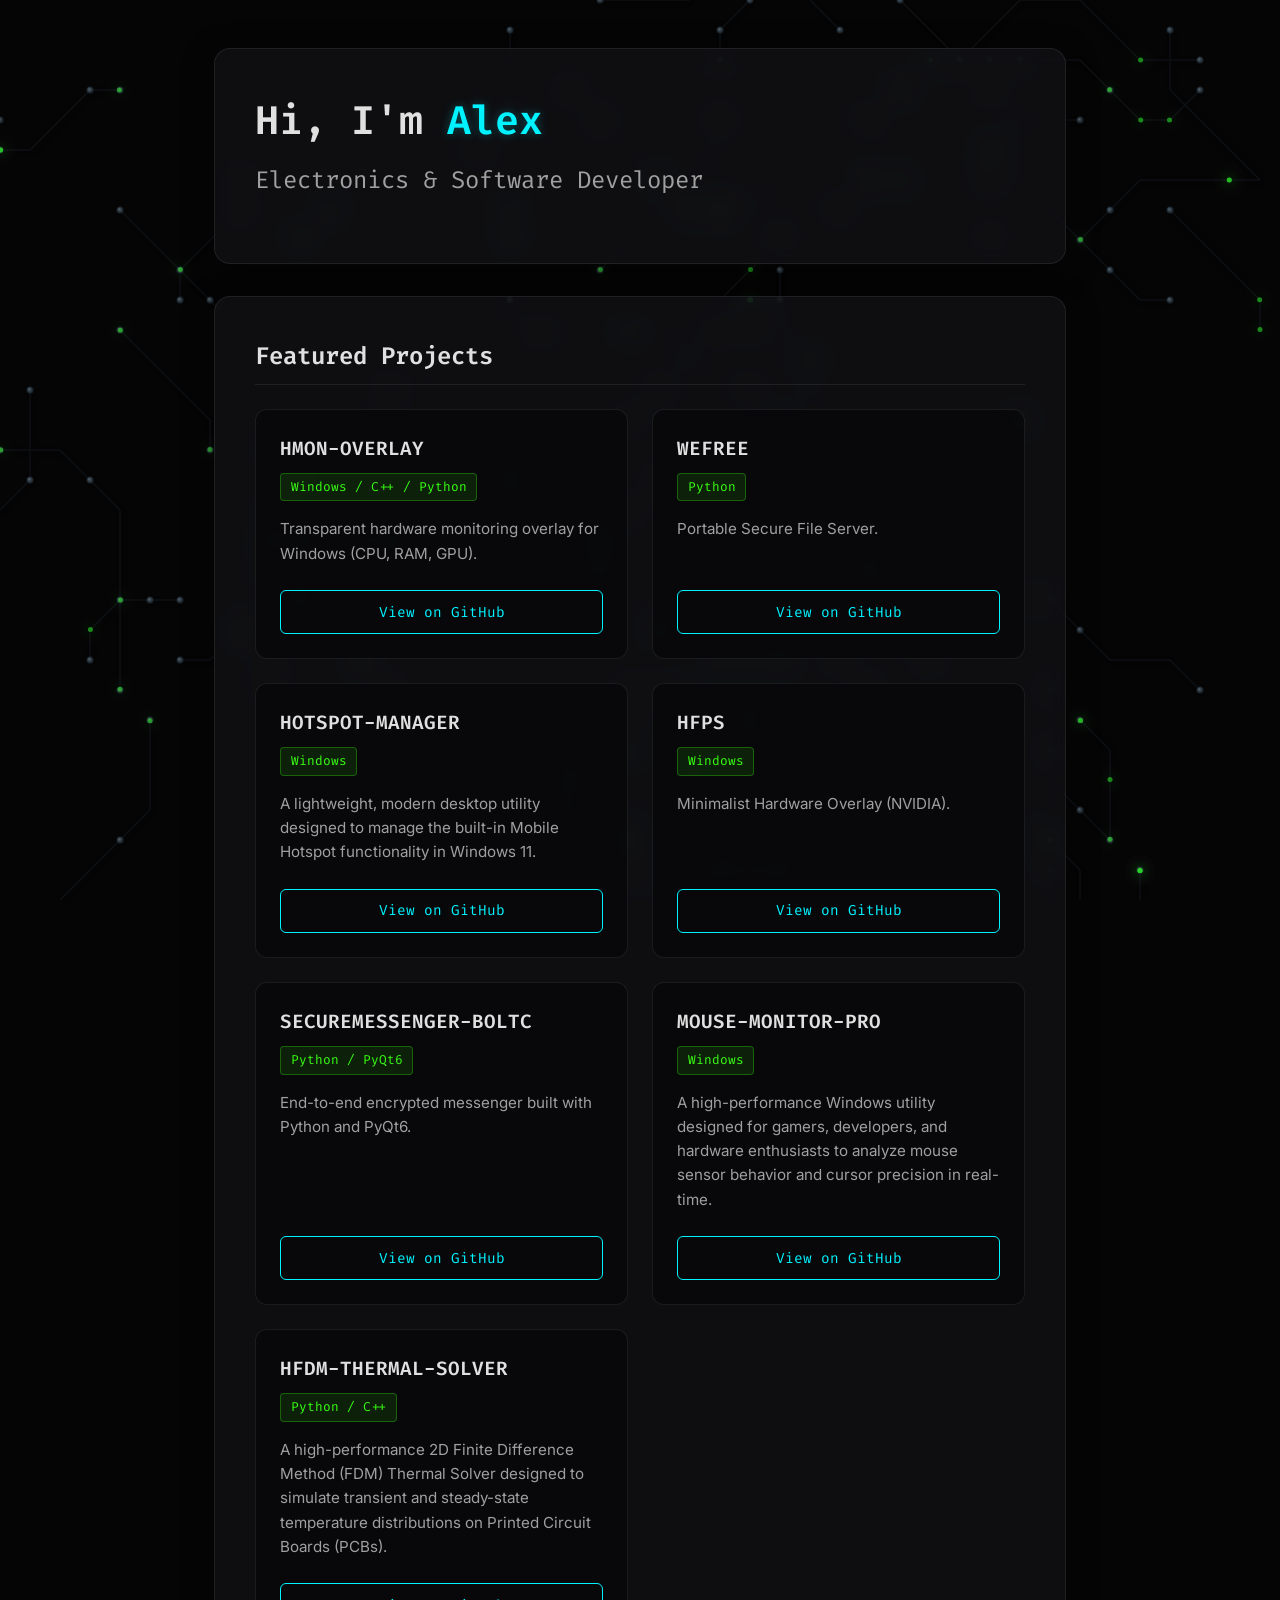
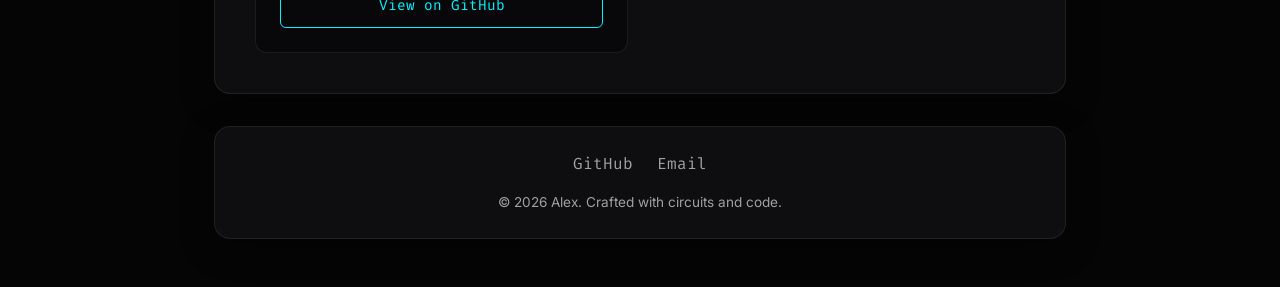
==== index.html @ b0f36391 "Update index.html" ====
<!DOCTYPE html>
<html lang="en">
<head>
    <title>Alex Glasov | Electrical & Electronics Engineer & Software Developer</title>
    <meta name="description" content="Portfolio of Alex Glasov. Bridging hardware and software: Electrical & Electronics Engineering, Python development, PCB diagnostics, and industrial automation. Explore open-source projects like HMON-OVERLAY and WEFREE.">
    <meta name="keywords" content="Alex Glasov, AlexG-4W, Python Developer, Electrical Engineering, Electronics Engineering, Electronics Technician, PCB diagnostics, industrial automation, hardware monitoring, WEFREE, HMON-OVERLAY">
    <meta name="author" content="Alex Glasov">
    <meta property="og:title" content="Alex Glasov - Tech Portfolio">
    <meta property="og:description" content="Electrical & Electronics Engineering & Software Development. Specializing in Python, PCB diagnostics, and industrial automation.">
    <meta property="og:type" content="website">
    <meta property="og:url" content="https://AlexG-4W.github.io/">
    <meta charset="UTF-8">
    <meta name="viewport" content="width=device-width, initial-scale=1.0">
    <link rel="stylesheet" href="style.css">
    <link rel="preconnect" href="https://fonts.googleapis.com">
    <link rel="preconnect" href="https://fonts.gstatic.com" crossorigin>
    <link href="https://fonts.googleapis.com/css2?family=Fira+Code:wght@300;400;500;600&family=Inter:wght@300;400;600&display=swap" rel="stylesheet">
</head>
<body>
    <canvas id="pcb-canvas"></canvas>
    
    <div class="content-wrapper">
        <header class="glass-panel hero">
            <h1>Hi, I'm <span class="highlight">Alex</span></h1>
            <h2>Electronics & Software Developer</h2>
        </header>

        <section class="glass-panel projects">
            <h3>Featured Projects</h3>
            <div class="grid-container">
                <div class="card">
                    <h4>HMON-OVERLAY</h4>
                    <span class="badge lang-python">Windows / C++ / Python</span>
                    <p>Transparent hardware monitoring overlay for Windows (CPU, RAM, GPU).</p>
                    <a href="https://github.com/AlexG-4W/HMON-OVERLAY" target="_blank" class="btn">View on GitHub</a>
                </div>
                <div class="card">
                    <h4>WEFREE</h4>
                    <span class="badge lang-python">Python</span>
                    <p>Portable Secure File Server.</p>
                    <a href="https://github.com/AlexG-4W/WEFREE" target="_blank" class="btn">View on GitHub</a>
                </div>
                <div class="card">
                    <h4>HOTSPOT-MANAGER</h4>
                    <span class="badge lang-python">Windows</span>
                    <p>A lightweight, modern desktop utility designed to manage the built-in Mobile Hotspot functionality in Windows 11.</p>
                    <a href="https://github.com/AlexG-4W/HOTSPOT-MANAGER" target="_blank" class="btn">View on GitHub</a>
                </div>
                <div class="card">
                    <h4>HFPS</h4>
                    <span class="badge lang-python">Windows</span>
                    <p>Minimalist Hardware Overlay (NVIDIA).</p>
                    <a href="https://github.com/AlexG-4W/HFPS" target="_blank" class="btn">View on GitHub</a>
                </div>
                <div class="card">
                    <h4>SECUREMESSENGER-BOLTC</h4>
                    <span class="badge lang-python">Python / PyQt6</span>
                    <p>End-to-end encrypted messenger built with Python and PyQt6.</p>
                    <a href="https://github.com/AlexG-4W/SECUREMESSENGER-BOLTC" target="_blank" class="btn">View on GitHub</a>
                </div>
                <div class="card">
                    <h4>MOUSE-MONITOR-PRO</h4>
                    <span class="badge lang-python">Windows</span>
                    <p>A high-performance Windows utility designed for gamers, developers, and hardware enthusiasts to analyze mouse sensor behavior and cursor precision in real-time.</p>
                    <a href="https://github.com/AlexG-4W/MOUSE-MONITOR-PRO" target="_blank" class="btn">View on GitHub</a>
                </div>
                <div class="card">
                    <h4>HFDM-THERMAL-SOLVER</h4>
                    <span class="badge lang-python">Python / C++</span>
                    <p>A high-performance 2D Finite Difference Method (FDM) Thermal Solver designed to simulate transient and steady-state temperature distributions on Printed Circuit Boards (PCBs).</p>
                    <a href="https://github.com/AlexG-4W/HFDM-THERMAL-SOLVER" target="_blank" class="btn">View on GitHub</a>
                </div>
            </div>
        </section>

        <footer class="glass-panel footer">
            <div class="social-links">
                <a href="https://github.com/AlexG-4W" target="_blank">GitHub</a>
                <a href="mailto:alexgl2work@gmail.com">Email</a>
            </div>
            <p>&copy; 2026 Alex. Crafted with circuits and code.</p>
        </footer>
    </div>

    <script src="script.js"></script>
</body>

</html>
---- style.css ----
:root {
    --bg-color: #050505;
    --text-main: #e0e0e0;
    --text-muted: #a0a0a0;
    --accent-cyan: #00f3ff;
    --accent-green: #39ff14;
    --glass-bg: rgba(20, 20, 25, 0.65);
    --glass-border: rgba(255, 255, 255, 0.08);
    --font-mono: 'Fira Code', monospace;
    --font-sans: 'Inter', sans-serif;
}

* {
    margin: 0;
    padding: 0;
    box-sizing: border-box;
}

body {
    background-color: var(--bg-color);
    color: var(--text-main);
    font-family: var(--font-sans);
    line-height: 1.6;
    overflow-x: hidden;
}

#pcb-canvas {
    position: fixed;
    top: 0;
    left: 0;
    width: 100vw;
    height: 100vh;
    z-index: -1;
    pointer-events: none;
}

.content-wrapper {
    max-width: 900px;
    margin: 0 auto;
    padding: 3rem 1.5rem;
    display: flex;
    flex-direction: column;
    gap: 2rem;
}

.glass-panel {
    background: var(--glass-bg);
    backdrop-filter: blur(12px);
    -webkit-backdrop-filter: blur(12px);
    border: 1px solid var(--glass-border);
    border-radius: 16px;
    padding: 2.5rem;
    box-shadow: 0 8px 32px 0 rgba(0, 0, 0, 0.4);
}

h1, h2, h3, h4 {
    font-family: var(--font-mono);
    font-weight: 600;
}

.highlight {
    color: var(--accent-cyan);
    text-shadow: 0 0 10px rgba(0, 243, 255, 0.3);
}

.hero h1 {
    font-size: 2.5rem;
    margin-bottom: 0.5rem;
}

.hero h2 {
    font-size: 1.5rem;
    color: var(--text-muted);
    margin-bottom: 1.5rem;
    font-weight: 400;
}

.hero p {
    font-size: 1.1rem;
    max-width: 600px;
}

h3 {
    font-size: 1.5rem;
    margin-bottom: 1.5rem;
    color: var(--text-main);
    border-bottom: 1px solid var(--glass-border);
    padding-bottom: 0.5rem;
}

.grid-container {
    display: grid;
    grid-template-columns: repeat(auto-fit, minmax(300px, 1fr));
    gap: 1.5rem;
}

.card {
    background: rgba(0, 0, 0, 0.4);
    border: 1px solid var(--glass-border);
    border-radius: 12px;
    padding: 1.5rem;
    display: flex;
    flex-direction: column;
    transition: transform 0.3s ease, border-color 0.3s ease, box-shadow 0.3s ease;
}

.card:hover {
    transform: translateY(-5px);
    border-color: var(--accent-cyan);
    box-shadow: 0 8px 24px rgba(0, 243, 255, 0.1);
}

.card h4 {
    font-size: 1.2rem;
    margin-bottom: 0.5rem;
}

.badge {
    display: inline-block;
    font-family: var(--font-mono);
    font-size: 0.8rem;
    padding: 0.2rem 0.6rem;
    border-radius: 4px;
    margin-bottom: 1rem;
    background: rgba(57, 255, 20, 0.1);
    color: var(--accent-green);
    border: 1px solid rgba(57, 255, 20, 0.3);
    align-self: flex-start;
}

.card p {
    color: var(--text-muted);
    font-size: 0.95rem;
    margin-bottom: 1.5rem;
    flex-grow: 1;
}

.btn {
    display: inline-block;
    padding: 0.6rem 1.2rem;
    background: transparent;
    color: var(--accent-cyan);
    font-family: var(--font-mono);
    font-size: 0.9rem;
    text-decoration: none;
    border: 1px solid var(--accent-cyan);
    border-radius: 6px;
    text-align: center;
    transition: all 0.3s ease;
}

.btn:hover {
    background: rgba(0, 243, 255, 0.1);
    box-shadow: 0 0 15px rgba(0, 243, 255, 0.3);
}

.skills-category {
    margin-bottom: 1.5rem;
}

.skills-category:last-child {
    margin-bottom: 0;
}

.skills-category h4 {
    color: var(--text-muted);
    margin-bottom: 0.8rem;
    font-size: 1.1rem;
}

.tags {
    display: flex;
    flex-wrap: wrap;
    gap: 0.8rem;
}

.tag {
    background: rgba(255, 255, 255, 0.03);
    border: 1px solid var(--glass-border);
    padding: 0.4rem 0.8rem;
    border-radius: 6px;
    font-size: 0.9rem;
    color: var(--text-main);
    transition: border-color 0.3s ease, color 0.3s ease;
}

.tag:hover {
    border-color: var(--accent-cyan);
    color: var(--accent-cyan);
}

.footer {
    text-align: center;
    padding: 1.5rem;
}

.social-links {
    display: flex;
    justify-content: center;
    gap: 1.5rem;
    margin-bottom: 1rem;
}

.social-links a {
    color: var(--text-muted);
    text-decoration: none;
    font-family: var(--font-mono);
    transition: color 0.3s ease;
}

.social-links a:hover {
    color: var(--accent-cyan);
}

.footer p {
    font-size: 0.85rem;
    color: var(--text-muted);
}

@media (max-width: 768px) {
    .content-wrapper {
        padding: 1.5rem 1rem;
    }
    
    .glass-panel {
        padding: 1.5rem;
    }
    
    .hero h1 {
        font-size: 2rem;
    }
}
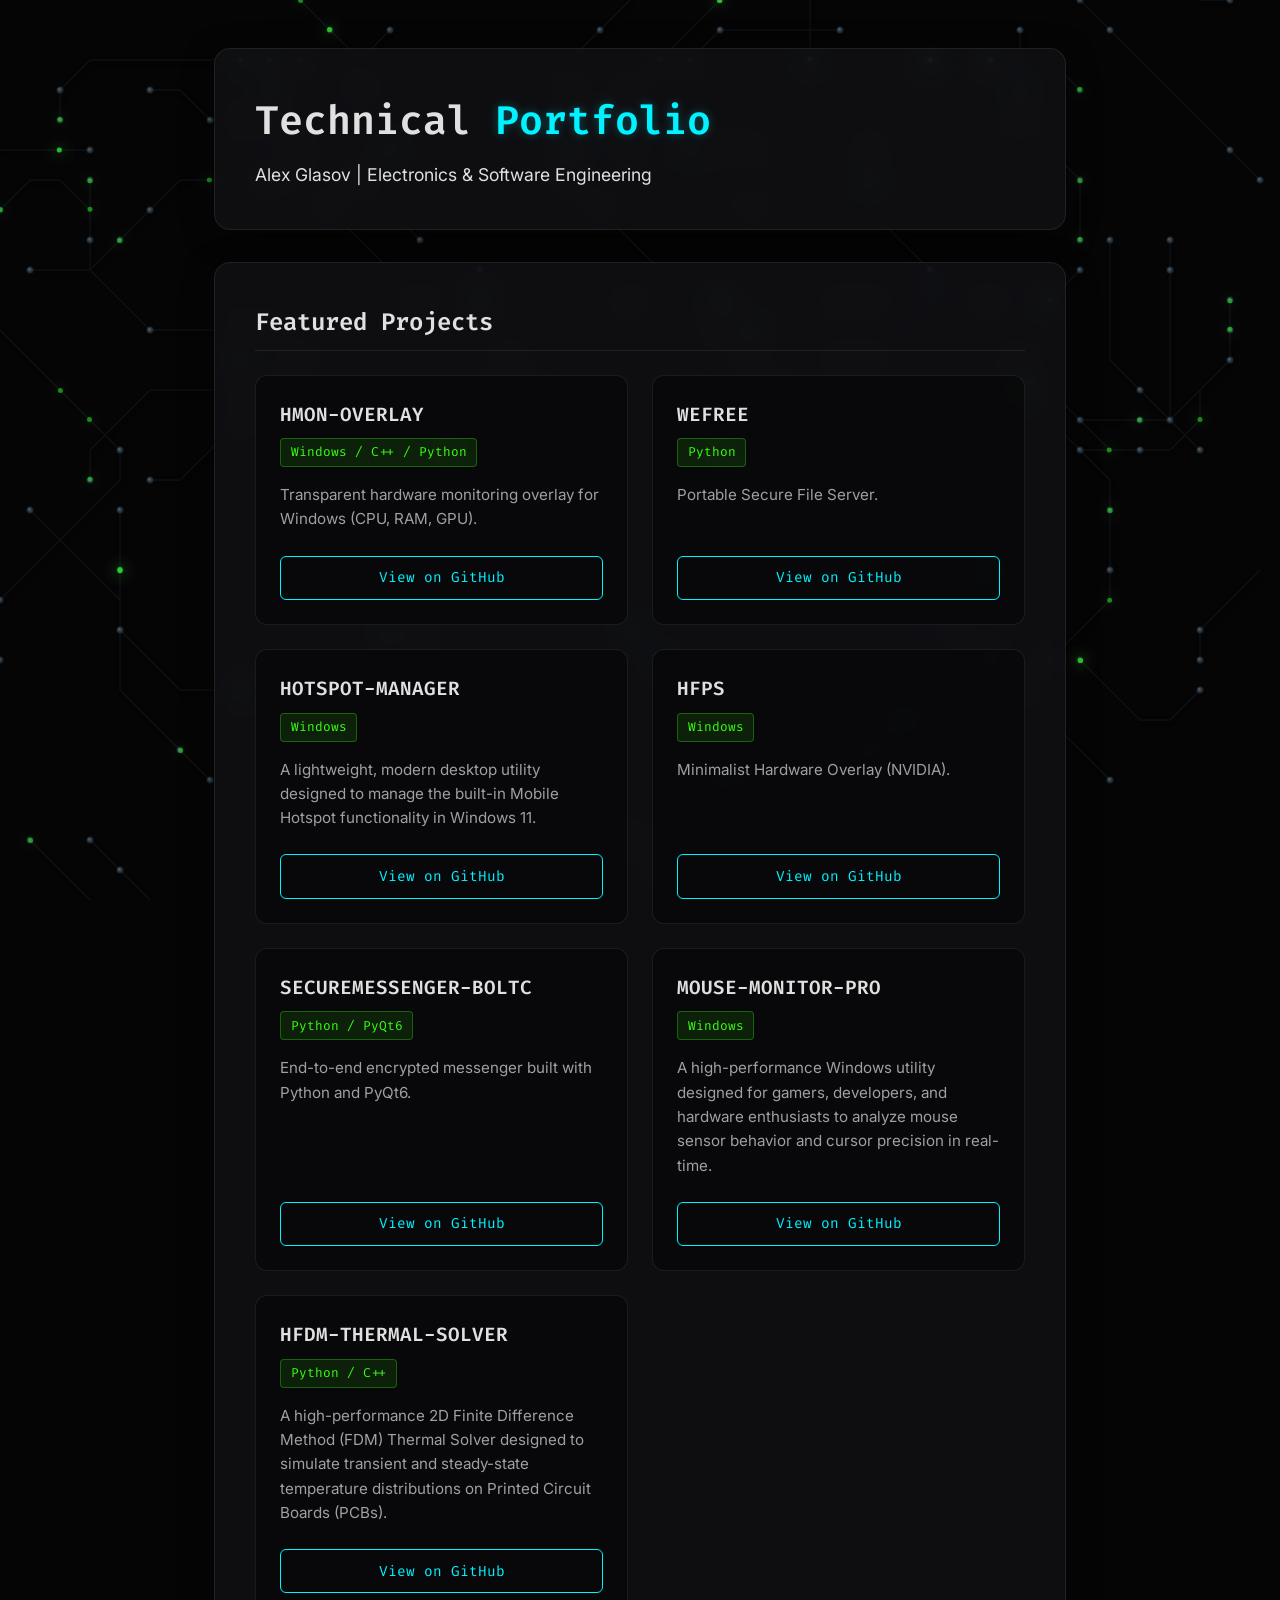
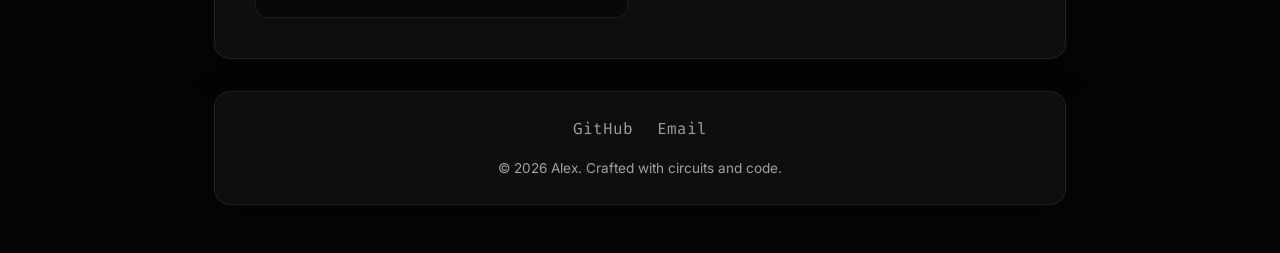
==== commit 8839b6a2: "Update index.html" ====
--- a/index.html
+++ b/index.html
@@ -21,8 +21,8 @@
     
     <div class="content-wrapper">
         <header class="glass-panel hero">
-            <h1>Hi, I'm <span class="highlight">Alex</span></h1>
-            <h2>Electronics & Software Developer</h2>
+            <h1>Technical <span class="highlight">Portfolio</span></h1>
+            <p>Alex Glasov | Electronics & Software Engineering</p>
         </header>
 
         <section class="glass-panel projects">
@@ -86,3 +86,4 @@
 </body>
 
 </html>
+
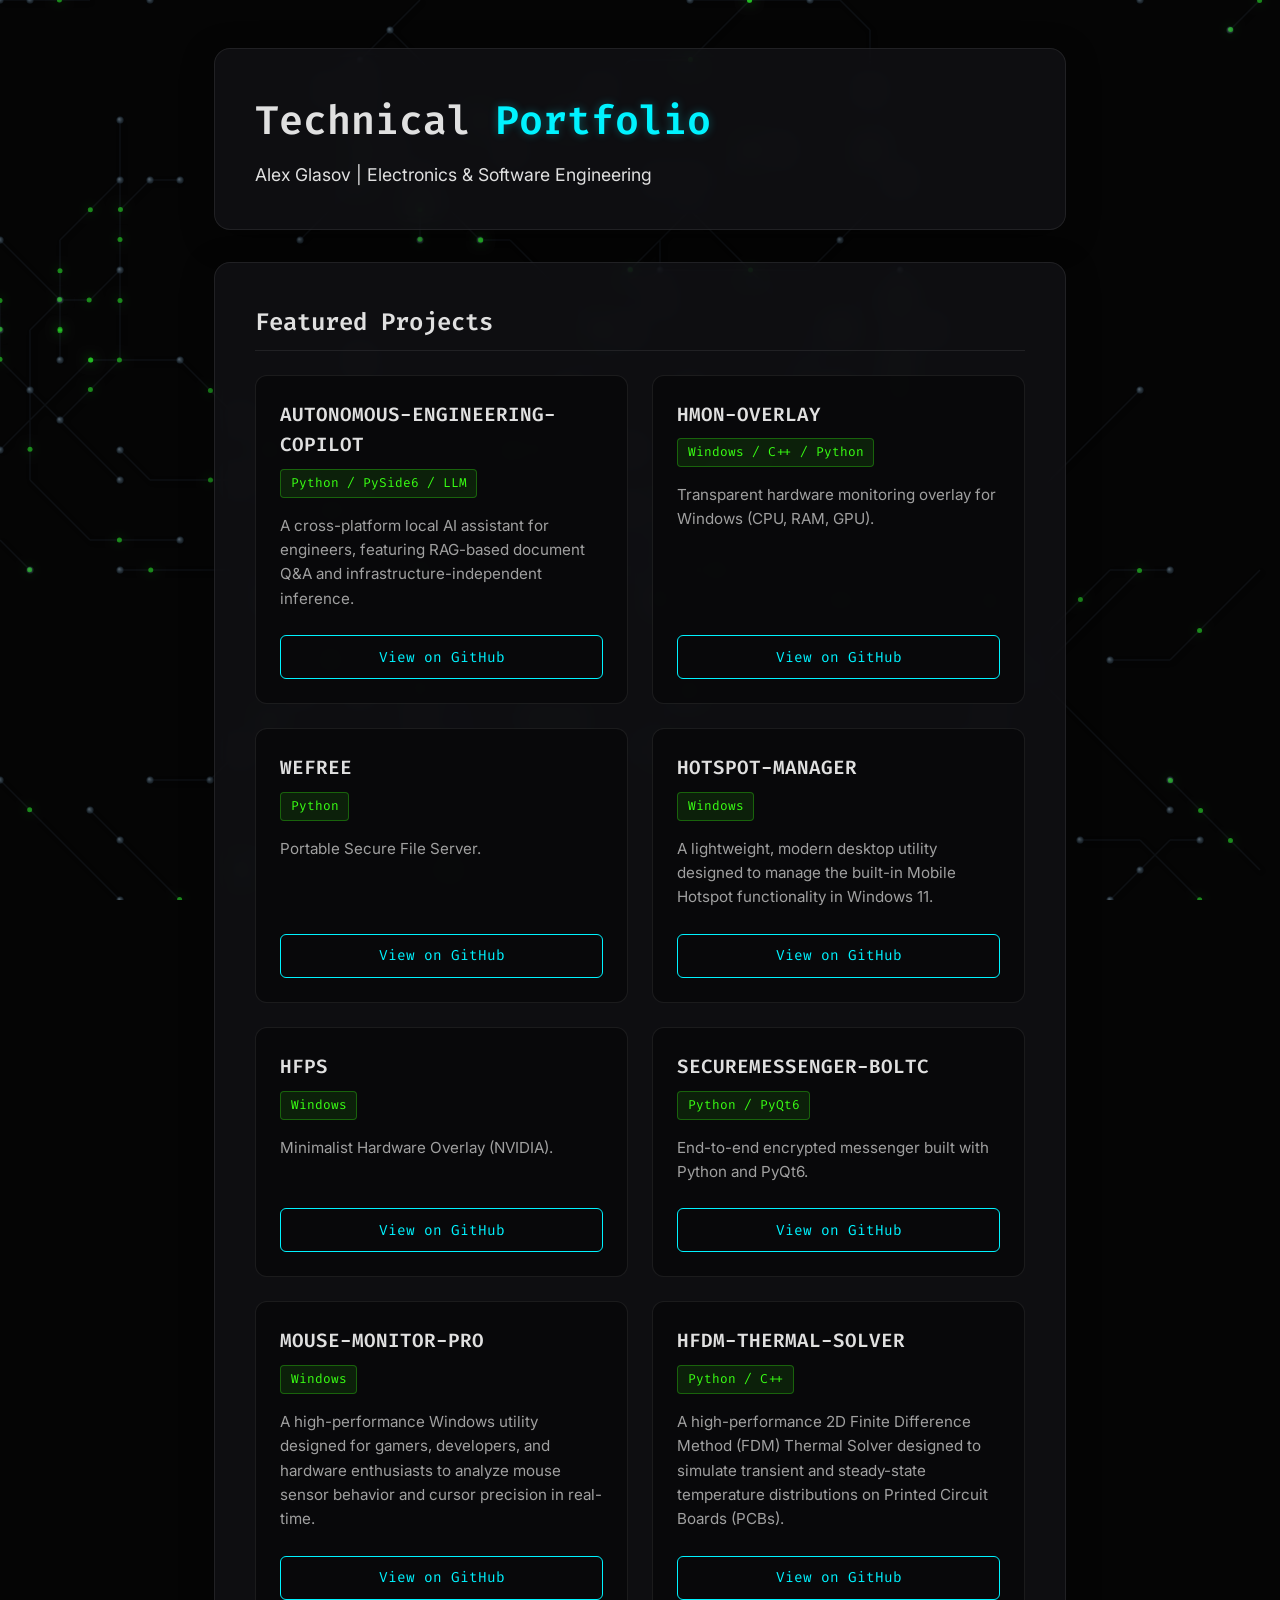
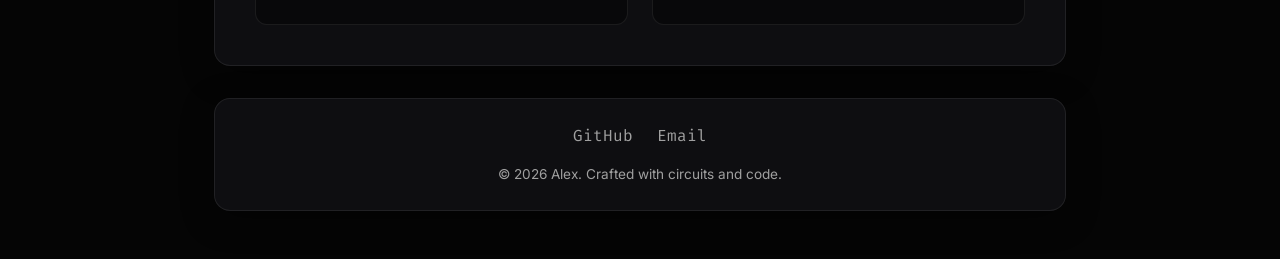
==== commit ea863955: "Update index.html" ====
--- a/index.html
+++ b/index.html
@@ -2,8 +2,8 @@
 <html lang="en">
 <head>
     <title>Alex Glasov | Electrical & Electronics Engineer & Software Developer</title>
-    <meta name="description" content="Portfolio of Alex Glasov. Bridging hardware and software: Electrical & Electronics Engineering, Python development, PCB diagnostics, and industrial automation. Explore open-source projects like HMON-OVERLAY and WEFREE.">
-    <meta name="keywords" content="Alex Glasov, AlexG-4W, Python Developer, Electrical Engineering, Electronics Engineering, Electronics Technician, PCB diagnostics, industrial automation, hardware monitoring, WEFREE, HMON-OVERLAY">
+    <meta name="description" content="Portfolio of Alex Glasov. Bridging hardware and software: Electrical & Electronics Engineering, Python development, PCB diagnostics, and industrial automation. Explore open-source projects like AUTONOMOUS-ENGINEERING-COPILOT, HMON-OVERLAY, and WEFREE.">
+    <meta name="keywords" content="Alex Glasov, AlexG-4W, Python Developer, Electrical Engineering, Electronics Engineering, Electronics Technician, PCB diagnostics, industrial automation, hardware monitoring, WEFREE, HMON-OVERLAY, AUTONOMOUS-ENGINEERING-COPILOT">
     <meta name="author" content="Alex Glasov">
     <meta property="og:title" content="Alex Glasov - Tech Portfolio">
     <meta property="og:description" content="Electrical & Electronics Engineering & Software Development. Specializing in Python, PCB diagnostics, and industrial automation.">
@@ -28,6 +28,12 @@
         <section class="glass-panel projects">
             <h3>Featured Projects</h3>
             <div class="grid-container">
+                <div class="card">
+                    <h4>AUTONOMOUS-ENGINEERING-COPILOT</h4>
+                    <span class="badge lang-python">Python / PySide6 / LLM</span>
+                    <p>A cross-platform local AI assistant for engineers, featuring RAG-based document Q&A and infrastructure-independent inference.</p>
+                    <a href="https://github.com/AlexG-4W/autonomous-engineering-copilot" target="_blank" class="btn">View on GitHub</a>
+                </div>
                 <div class="card">
                     <h4>HMON-OVERLAY</h4>
                     <span class="badge lang-python">Windows / C++ / Python</span>
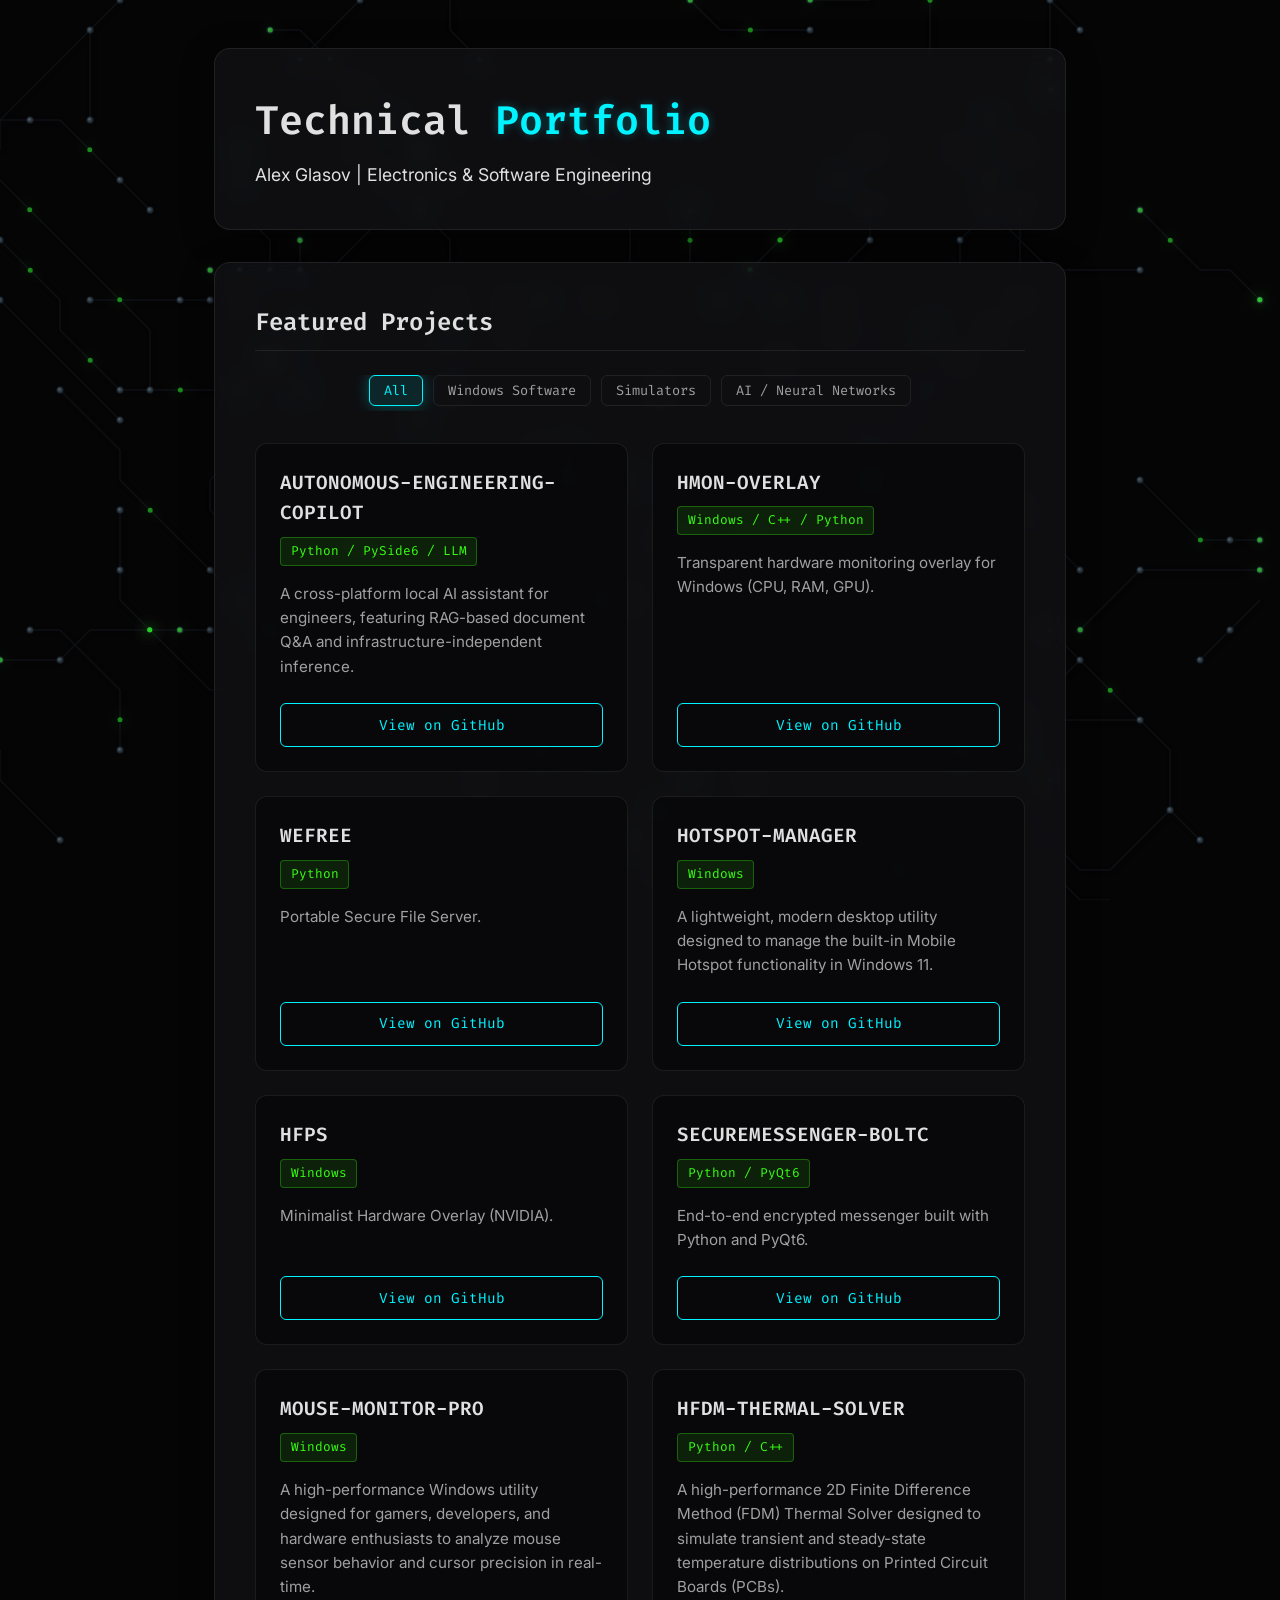
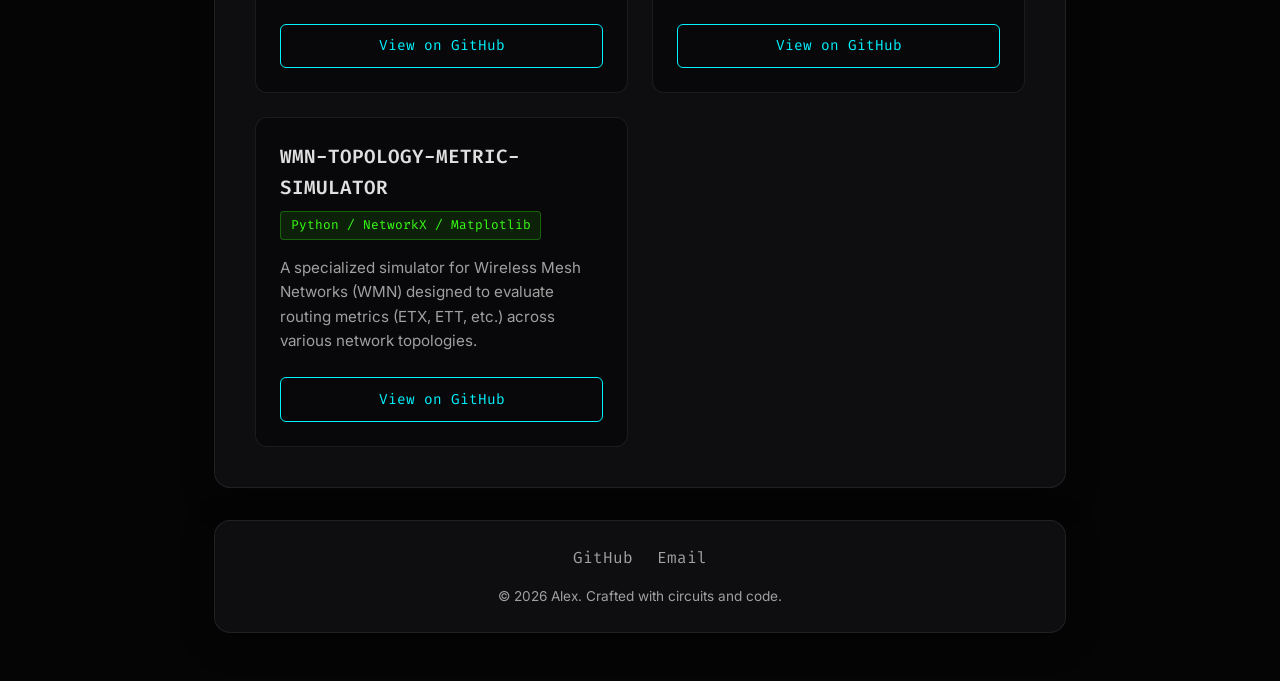
==== commit bf8903b0: "Add 3D project folders, dynamic README loading and fullscreen modal" ====
--- a/index.html
+++ b/index.html
@@ -27,55 +27,16 @@
 
         <section class="glass-panel projects">
             <h3>Featured Projects</h3>
-            <div class="grid-container">
-                <div class="card">
-                    <h4>AUTONOMOUS-ENGINEERING-COPILOT</h4>
-                    <span class="badge lang-python">Python / PySide6 / LLM</span>
-                    <p>A cross-platform local AI assistant for engineers, featuring RAG-based document Q&A and infrastructure-independent inference.</p>
-                    <a href="https://github.com/AlexG-4W/autonomous-engineering-copilot" target="_blank" class="btn">View on GitHub</a>
-                </div>
-                <div class="card">
-                    <h4>HMON-OVERLAY</h4>
-                    <span class="badge lang-python">Windows / C++ / Python</span>
-                    <p>Transparent hardware monitoring overlay for Windows (CPU, RAM, GPU).</p>
-                    <a href="https://github.com/AlexG-4W/HMON-OVERLAY" target="_blank" class="btn">View on GitHub</a>
-                </div>
-                <div class="card">
-                    <h4>WEFREE</h4>
-                    <span class="badge lang-python">Python</span>
-                    <p>Portable Secure File Server.</p>
-                    <a href="https://github.com/AlexG-4W/WEFREE" target="_blank" class="btn">View on GitHub</a>
-                </div>
-                <div class="card">
-                    <h4>HOTSPOT-MANAGER</h4>
-                    <span class="badge lang-python">Windows</span>
-                    <p>A lightweight, modern desktop utility designed to manage the built-in Mobile Hotspot functionality in Windows 11.</p>
-                    <a href="https://github.com/AlexG-4W/HOTSPOT-MANAGER" target="_blank" class="btn">View on GitHub</a>
-                </div>
-                <div class="card">
-                    <h4>HFPS</h4>
-                    <span class="badge lang-python">Windows</span>
-                    <p>Minimalist Hardware Overlay (NVIDIA).</p>
-                    <a href="https://github.com/AlexG-4W/HFPS" target="_blank" class="btn">View on GitHub</a>
-                </div>
-                <div class="card">
-                    <h4>SECUREMESSENGER-BOLTC</h4>
-                    <span class="badge lang-python">Python / PyQt6</span>
-                    <p>End-to-end encrypted messenger built with Python and PyQt6.</p>
-                    <a href="https://github.com/AlexG-4W/SECUREMESSENGER-BOLTC" target="_blank" class="btn">View on GitHub</a>
-                </div>
-                <div class="card">
-                    <h4>MOUSE-MONITOR-PRO</h4>
-                    <span class="badge lang-python">Windows</span>
-                    <p>A high-performance Windows utility designed for gamers, developers, and hardware enthusiasts to analyze mouse sensor behavior and cursor precision in real-time.</p>
-                    <a href="https://github.com/AlexG-4W/MOUSE-MONITOR-PRO" target="_blank" class="btn">View on GitHub</a>
-                </div>
-                <div class="card">
-                    <h4>HFDM-THERMAL-SOLVER</h4>
-                    <span class="badge lang-python">Python / C++</span>
-                    <p>A high-performance 2D Finite Difference Method (FDM) Thermal Solver designed to simulate transient and steady-state temperature distributions on Printed Circuit Boards (PCBs).</p>
-                    <a href="https://github.com/AlexG-4W/HFDM-THERMAL-SOLVER" target="_blank" class="btn">View on GitHub</a>
-                </div>
+            
+            <div class="filter-menu" id="filter-menu">
+                <button class="filter-btn active" data-filter="All">All</button>
+                <button class="filter-btn" data-filter="Windows Software">Windows Software</button>
+                <button class="filter-btn" data-filter="Simulators">Simulators</button>
+                <button class="filter-btn" data-filter="AI / Neural Networks">AI / Neural Networks</button>
+            </div>
+
+            <div class="cabinet" id="cabinet">
+                <!-- 3D Folders will be injected here via JavaScript -->
             </div>
         </section>
 
--- a/style.css
+++ b/style.css
@@ -1,4 +1,4 @@
-:root {
+﻿:root {
     --bg-color: #050505;
     --text-main: #e0e0e0;
     --text-muted: #a0a0a0;
@@ -88,29 +88,139 @@
     padding-bottom: 0.5rem;
 }
 
-.grid-container {
-    display: grid;
-    grid-template-columns: repeat(auto-fit, minmax(300px, 1fr));
-    gap: 1.5rem;
-}
-
-.card {
-    background: rgba(0, 0, 0, 0.4);
+.filter-menu {
+    display: flex;
+    flex-wrap: nowrap;
+    overflow-x: auto;
+    justify-content: center;
+    gap: 10px;
+    padding-bottom: 5px;
+    margin-bottom: 2rem;
+    -ms-overflow-style: none;
+    scrollbar-width: none;
+}
+.filter-menu::-webkit-scrollbar {
+    display: none;
+}
+.filter-btn {
+    background: transparent;
     border: 1px solid var(--glass-border);
-    border-radius: 12px;
-    padding: 1.5rem;
+    color: var(--text-muted);
+    padding: 6px 14px;
+    border-radius: 6px;
+    font-family: var(--font-mono);
+    font-size: 0.85rem;
+    white-space: nowrap;
+    cursor: pointer;
+    transition: all 0.3s ease;
+}
+.filter-btn:hover, .filter-btn.active {
+    color: var(--accent-cyan);
+    border-color: var(--accent-cyan);
+    background: rgba(0, 243, 255, 0.1);
+    box-shadow: 0 0 15px rgba(0, 243, 255, 0.3);
+}
+.cabinet {
+    display: flex;
+    flex-wrap: wrap;
+    gap: 2rem;
+    justify-content: center;
+    perspective: 1500px;
+    min-height: 400px;
+    position: relative;
+}
+.folder {
+    width: 340px;
+    min-height: 450px;
+    position: relative;
+    transform-style: preserve-3d;
+    transition: transform 0.5s ease, z-index 0.5s ease;
+    cursor: pointer;
+}
+.folder-front, .folder-back, 
+.folder-back {
+    background: rgba(20, 25, 30, 0.9);
+    transform: translateZ(-2px);
+    box-shadow: 5px 5px 15px rgba(0,0,0,0.5);
+    z-index: 1;
+}
+
+.folder-front {
+    position: absolute;
+    top: 0;
+    left: 0;
+    width: 100%;
+    height: 100%;
+    z-index: 3;
+    background: rgba(30, 40, 50, 0.95);
+    transform-origin: left center;
+    transition: transform 0.6s cubic-bezier(0.4, 0, 0.2, 1);
     display: flex;
     flex-direction: column;
-    transition: transform 0.3s ease, border-color 0.3s ease, box-shadow 0.3s ease;
-}
-
-.card:hover {
-    transform: translateY(-5px);
-    border-color: var(--accent-cyan);
-    box-shadow: 0 8px 24px rgba(0, 243, 255, 0.1);
-}
-
-.card h4 {
+    justify-content: flex-start;
+    backface-visibility: hidden;
+    padding: 20px;
+}
+
+.folder-front .btn {
+    margin-top: auto;
+    width: 100%;
+}
+
+.folder-inside {
+    position: absolute;
+    top: 0;
+    left: 0;
+    width: 100%;
+    height: 100%;
+    transform: translateZ(2px);
+    z-index: 5;
+    background-color: #1a1d24 !important;
+    color: #ffffff !important;
+    padding: 40px 20px 20px 20px;
+    overflow-y: auto;
+    opacity: 0;
+    transition: opacity 0.3s ease;
+    border-radius: 8px 16px 8px 8px;
+    border: 1px solid var(--glass-border);
+    text-align: left;
+}
+
+.folder.active .folder-inside {
+    position: absolute;
+    top: 0;
+    left: 0;
+    width: 100%;
+    height: 100%;
+    transform: translateZ(2px);
+    z-index: 5;
+    background-color: #1a1d24 !important;
+    color: #ffffff !important;
+    padding: 60px 5% 40px 5%;
+    overflow-y: auto;
+    opacity: 1 !important;
+    pointer-events: auto;
+    border-radius: 8px 16px 8px 8px;
+    border: 1px solid var(--glass-border);
+}
+
+.folder-front::before {
+    content: '';
+    position: absolute;
+    top: -15px;
+    left: 0;
+    width: 100px;
+    height: 15px;
+    background: rgba(30, 40, 50, 0.95);
+    border: 1px solid var(--glass-border);
+    border-bottom: none;
+    border-radius: 8px 8px 0 0;
+}
+
+
+.folder:hover 
+
+.folder h4 {
     font-size: 1.2rem;
     margin-bottom: 0.5rem;
 }
@@ -128,7 +238,7 @@
     align-self: flex-start;
 }
 
-.card p {
+.folder p {
     color: var(--text-muted);
     font-size: 0.95rem;
     margin-bottom: 1.5rem;
@@ -147,11 +257,146 @@
     border-radius: 6px;
     text-align: center;
     transition: all 0.3s ease;
+    margin-top: auto;
 }
 
 .btn:hover {
     background: rgba(0, 243, 255, 0.1);
     box-shadow: 0 0 15px rgba(0, 243, 255, 0.3);
+}
+
+/* Active and Inactive states */
+.folder.active {
+    position: fixed;
+    top: 50%;
+    left: 50%;
+    width: 90vw;
+    height: 90vh;
+    max-width: 1200px;
+    transform: translate(-50%, -50%);
+    z-index: 9999;
+    cursor: default;
+    box-shadow: 0 0 0 100vmax rgba(0, 0, 0, 0.85), 0 20px 60px rgba(0,0,0,0.8);
+}
+
+.folder.active .folder-front {
+    transform: rotateY(-180deg);
+}
+
+
+ 
+
+.folder.inactive {
+    opacity: 0;
+    transform: scale(0.8);
+    pointer-events: none;
+}
+
+/* GitHub Readme Content Styling inside folder */
+.readme-content {
+    color: #ffffff;
+    font-size: 1rem;
+    line-height: 1.6;
+}
+
+.readme-content h1 {
+    font-size: 1.4rem;
+    margin-bottom: 10px;
+    border-bottom: 1px solid rgba(255,255,255,0.1);
+    padding-bottom: 5px;
+}
+
+.readme-content h2 {
+    font-size: 1.2rem;
+    margin-top: 15px;
+    margin-bottom: 10px;
+}
+
+.readme-content h3 {
+    font-size: 1.1rem;
+    color: var(--text-main);
+    margin-top: 1.5rem;
+    margin-bottom: 0.8rem;
+    border-bottom: 1px solid var(--glass-border);
+    padding-bottom: 0.3rem;
+}
+
+.readme-content a {
+    color: var(--accent-cyan);
+    text-decoration: none;
+}
+
+.readme-content a:hover {
+    text-decoration: underline;
+}
+
+.readme-content p, .readme-content li {
+    font-size: 0.9rem;
+    line-height: 1.5;
+    color: #cbd5e1;
+}
+
+.readme-content ul, .readme-content ol {
+    padding-left: 1.5rem;
+    margin-bottom: 1rem;
+}
+
+.readme-content img {
+    max-width: 100%;
+    height: auto;
+    border-radius: 5px;
+    margin: 1rem 0;
+}
+
+.readme-content code {
+    background: rgba(255, 255, 255, 0.1);
+    padding: 0.2rem 0.4rem;
+    border-radius: 3px;
+    font-family: var(--font-mono);
+    font-size: 0.85em;
+}
+
+.readme-content pre {
+    background: #0f1115;
+    padding: 10px;
+    border-radius: 5px;
+    overflow-x: auto;
+    font-size: 0.8rem;
+    margin: 10px 0;
+}
+
+.readme-content pre code {
+    background: transparent;
+    padding: 0;
+}
+
+.loading-spinner {
+    display: flex;
+    justify-content: center;
+    align-items: center;
+    height: 100%;
+    color: var(--accent-cyan);
+    font-family: var(--font-mono);
+}
+
+.close-btn {
+    position: sticky;
+    top: 20px;
+    float: right;
+    background: rgba(255, 50, 50, 0.1);
+    color: #ff5555;
+    border: 1px solid rgba(255, 50, 50, 0.3);
+    padding: 6px 14px;
+    border-radius: 6px;
+    cursor: pointer;
+    font-size: 0.85rem;
+    transition: 0.2s;
+    z-index: 9999;
+}
+
+.close-btn:hover {
+    background: rgba(255, 0, 0, 0.4);
+    color: #fff;
 }
 
 .skills-category {
@@ -229,4 +474,52 @@
     .hero h1 {
         font-size: 2rem;
     }
-}+}.grid-container {
+    display: grid;
+    grid-template-columns: repeat(auto-fit, minmax(300px, 1fr));
+    gap: 1.5rem;
+}
+
+.card {
+    background: rgba(0, 0, 0, 0.4);
+    border: 1px solid var(--glass-border);
+    border-radius: 12px;
+    padding: 1.5rem;
+    display: flex;
+    flex-direction: column;
+    transition: transform 0.3s ease, border-color 0.3s ease, box-shadow 0.3s ease;
+}
+
+.card:hover {
+    transform: translateY(-5px);
+    border-color: var(--accent-cyan);
+    box-shadow: 0 8px 24px rgba(0, 243, 255, 0.1);
+}
+
+.card h4 {
+    font-size: 1.2rem;
+    margin-bottom: 0.5rem;
+}
+
+.card p {
+    color: var(--text-muted);
+    font-size: 0.95rem;
+    margin-bottom: 1.5rem;
+    flex-grow: 1;
+}
+
+
+
+
+
+
+
+
+
+
+
+
+
+
+
+
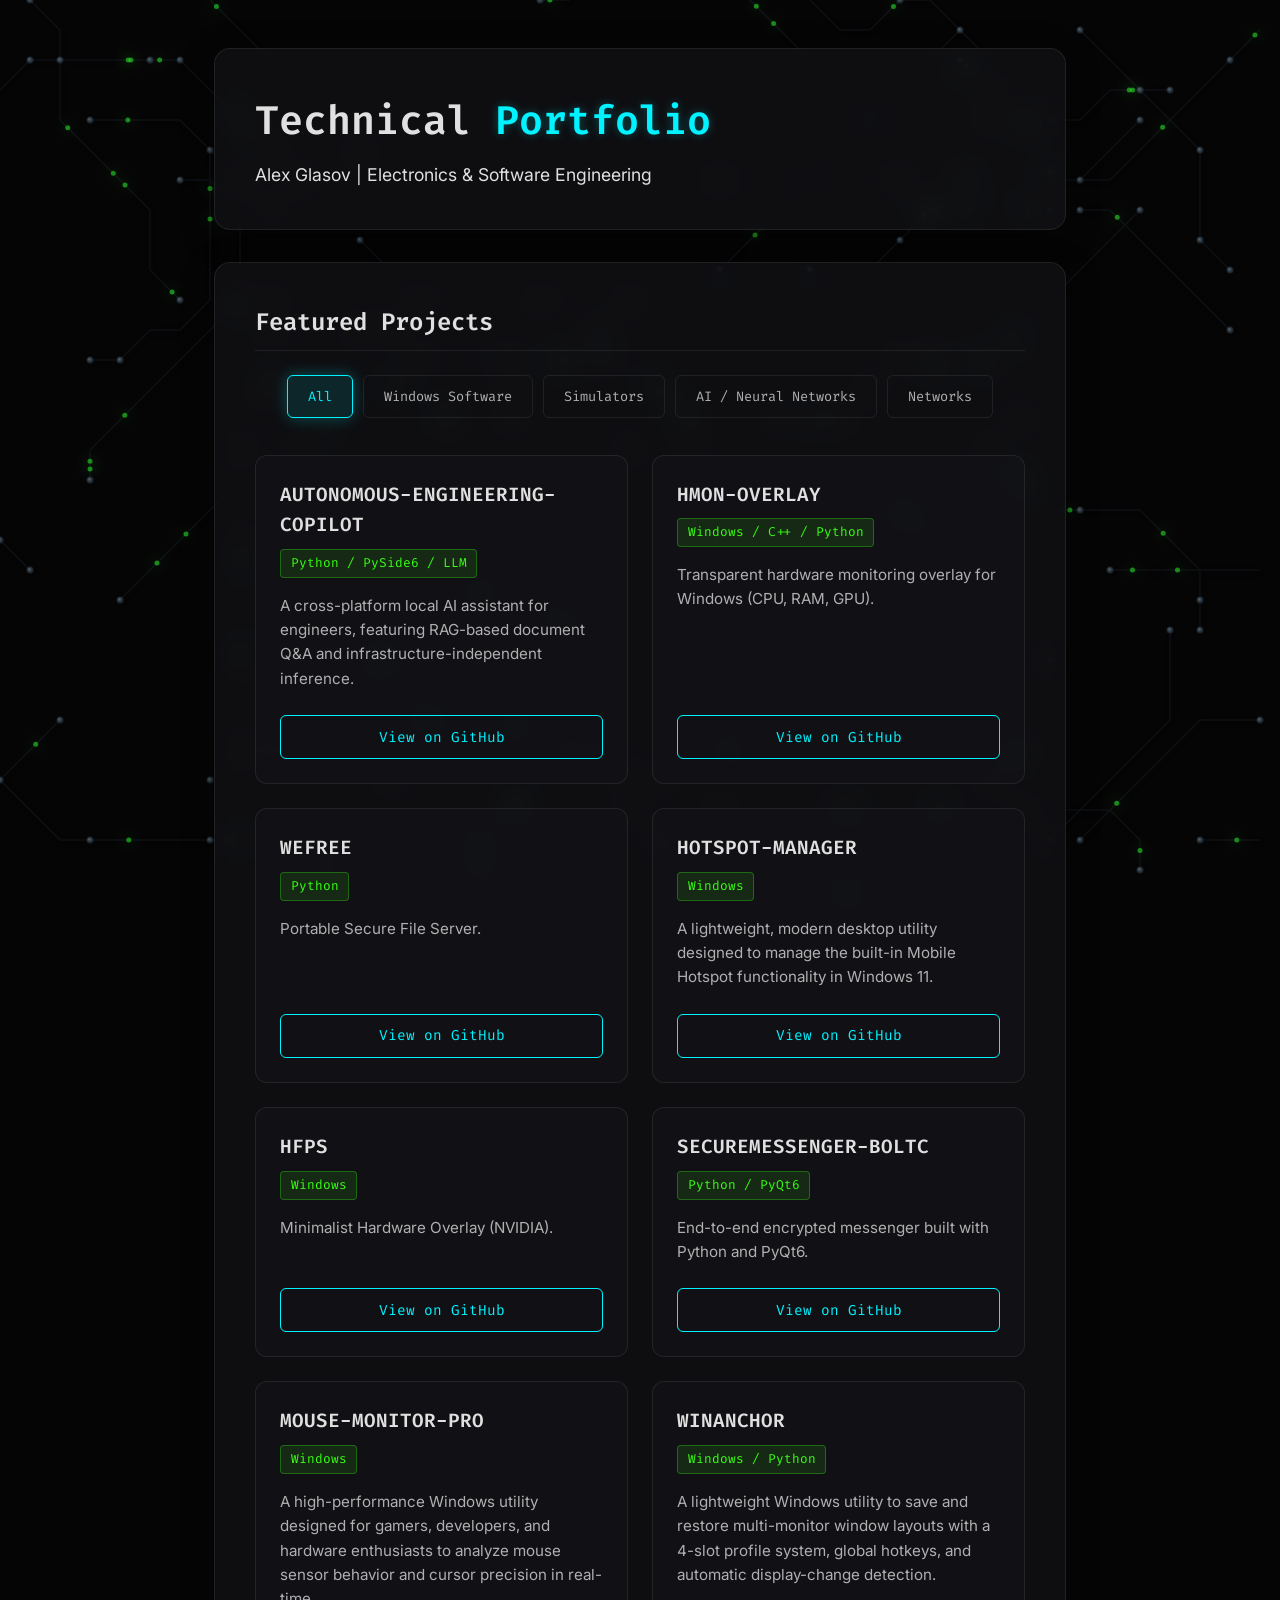
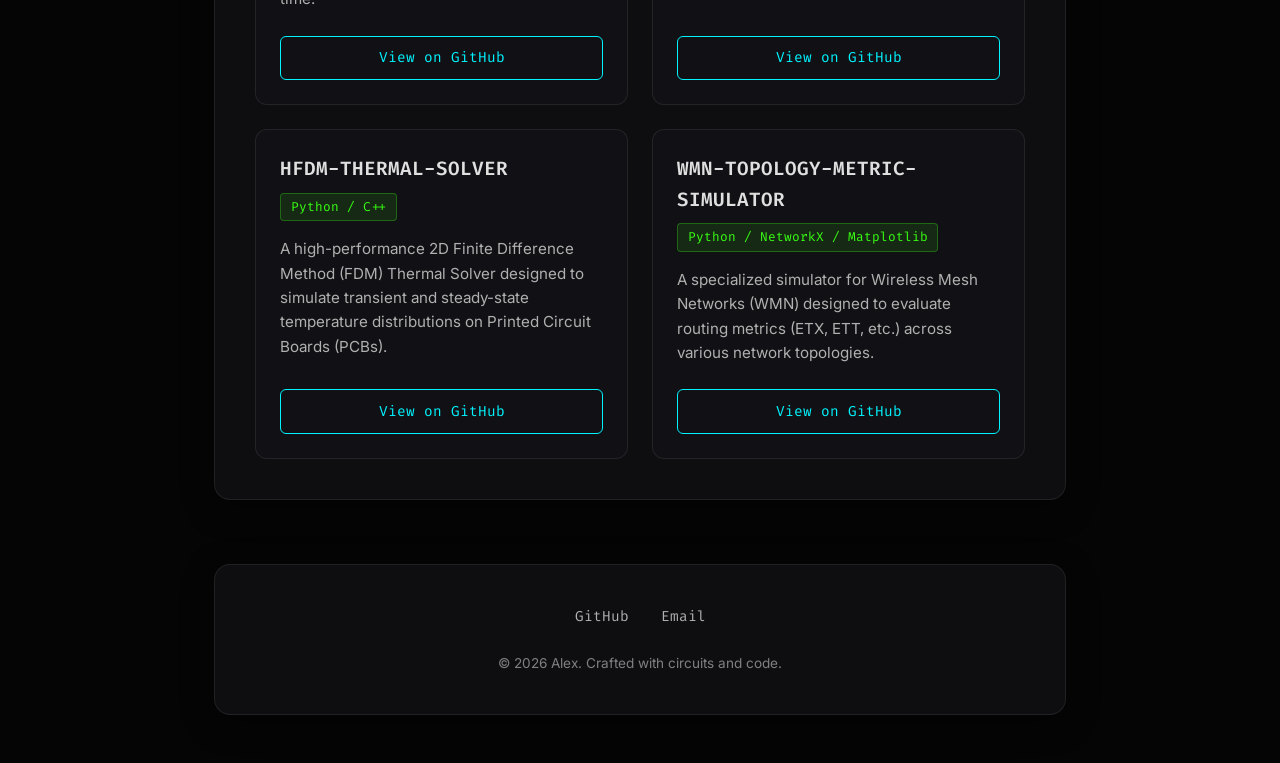
==== commit 1b8dd77f: "Bug fix" ====
--- a/index.html
+++ b/index.html
@@ -1,56 +1,94 @@
-<!DOCTYPE html>
-<html lang="en">
-<head>
-    <title>Alex Glasov | Electrical & Electronics Engineer & Software Developer</title>
-    <meta name="description" content="Portfolio of Alex Glasov. Bridging hardware and software: Electrical & Electronics Engineering, Python development, PCB diagnostics, and industrial automation. Explore open-source projects like AUTONOMOUS-ENGINEERING-COPILOT, HMON-OVERLAY, and WEFREE.">
-    <meta name="keywords" content="Alex Glasov, AlexG-4W, Python Developer, Electrical Engineering, Electronics Engineering, Electronics Technician, PCB diagnostics, industrial automation, hardware monitoring, WEFREE, HMON-OVERLAY, AUTONOMOUS-ENGINEERING-COPILOT">
-    <meta name="author" content="Alex Glasov">
-    <meta property="og:title" content="Alex Glasov - Tech Portfolio">
-    <meta property="og:description" content="Electrical & Electronics Engineering & Software Development. Specializing in Python, PCB diagnostics, and industrial automation.">
-    <meta property="og:type" content="website">
-    <meta property="og:url" content="https://AlexG-4W.github.io/">
-    <meta charset="UTF-8">
-    <meta name="viewport" content="width=device-width, initial-scale=1.0">
-    <link rel="stylesheet" href="style.css">
-    <link rel="preconnect" href="https://fonts.googleapis.com">
-    <link rel="preconnect" href="https://fonts.gstatic.com" crossorigin>
-    <link href="https://fonts.googleapis.com/css2?family=Fira+Code:wght@300;400;500;600&family=Inter:wght@300;400;600&display=swap" rel="stylesheet">
-</head>
-<body>
-    <canvas id="pcb-canvas"></canvas>
-    
-    <div class="content-wrapper">
-        <header class="glass-panel hero">
-            <h1>Technical <span class="highlight">Portfolio</span></h1>
-            <p>Alex Glasov | Electronics & Software Engineering</p>
-        </header>
-
-        <section class="glass-panel projects">
-            <h3>Featured Projects</h3>
-            
-            <div class="filter-menu" id="filter-menu">
-                <button class="filter-btn active" data-filter="All">All</button>
-                <button class="filter-btn" data-filter="Windows Software">Windows Software</button>
-                <button class="filter-btn" data-filter="Simulators">Simulators</button>
-                <button class="filter-btn" data-filter="AI / Neural Networks">AI / Neural Networks</button>
-            </div>
-
-            <div class="cabinet" id="cabinet">
-                <!-- 3D Folders will be injected here via JavaScript -->
-            </div>
-        </section>
-
-        <footer class="glass-panel footer">
-            <div class="social-links">
-                <a href="https://github.com/AlexG-4W" target="_blank">GitHub</a>
-                <a href="mailto:alexgl2work@gmail.com">Email</a>
-            </div>
-            <p>&copy; 2026 Alex. Crafted with circuits and code.</p>
-        </footer>
-    </div>
-
-    <script src="script.js"></script>
-</body>
-
-</html>
-
+<!DOCTYPE html>
+<html lang="en">
+<head>
+    <meta charset="UTF-8">
+    <title>Alex Glasov | Electrical & Electronics Engineer & Software Developer</title>
+    <meta name="description" content="Portfolio of Alex Glasov. Bridging hardware and software: Electrical & Electronics Engineering, Python development, PCB diagnostics, and industrial automation. Explore open-source projects like AUTONOMOUS-ENGINEERING-COPILOT, HMON-OVERLAY, and WEFREE.">
+    <meta name="keywords" content="Alex Glasov, AlexG-4W, Python Developer, Electrical Engineering, Electronics Engineering, Electronics Technician, PCB diagnostics, industrial automation, hardware monitoring, WEFREE, HMON-OVERLAY, AUTONOMOUS-ENGINEERING-COPILOT, WinAnchor">
+    <meta name="author" content="Alex Glasov">
+    <meta name="viewport" content="width=device-width, initial-scale=1.0">
+
+    <!-- Canonical URL -->
+    <link rel="canonical" href="https://alexg-4w.github.io/">
+
+    <!-- Open Graph -->
+    <meta property="og:title" content="Alex Glasov - Tech Portfolio">
+    <meta property="og:description" content="Electrical & Electronics Engineering & Software Development. Specializing in Python, PCB diagnostics, and industrial automation.">
+    <meta property="og:type" content="website">
+    <meta property="og:url" content="https://alexg-4w.github.io/">
+    <meta property="og:image" content="https://alexg-4w.github.io/og-preview.png">
+
+    <!-- Twitter Card -->
+    <meta name="twitter:card" content="summary_large_image">
+    <meta name="twitter:title" content="Alex Glasov - Tech Portfolio">
+    <meta name="twitter:description" content="Electrical & Electronics Engineering & Software Development. Specializing in Python, PCB diagnostics, and industrial automation.">
+    <meta name="twitter:image" content="https://alexg-4w.github.io/og-preview.png">
+
+    <!-- Favicon -->
+    <link rel="icon" type="image/png" sizes="32x32" href="/favicon-32x32.png">
+    <link rel="icon" type="image/png" sizes="16x16" href="/favicon-16x16.png">
+
+    <!-- JSON-LD Structured Data -->
+    <script type="application/ld+json">
+    {
+        "@context": "https://schema.org",
+        "@type": "ProfilePage",
+        "mainEntity": {
+            "@type": "Person",
+            "name": "Alex Glasov",
+            "url": "https://alexg-4w.github.io/",
+            "sameAs": ["https://github.com/AlexG-4W"],
+            "jobTitle": "Electrical & Electronics Engineer & Software Developer",
+            "email": "alexgl2work@gmail.com"
+        }
+    }
+    </script>
+
+    <!-- Styles -->
+    <link rel="stylesheet" href="style.css">
+
+    <!-- Non-blocking Google Fonts -->
+    <link rel="preconnect" href="https://fonts.googleapis.com">
+    <link rel="preconnect" href="https://fonts.gstatic.com" crossorigin>
+    <link rel="preload" as="style" href="https://fonts.googleapis.com/css2?family=Fira+Code:wght@300;400;500;600&family=Inter:wght@300;400;600&display=swap" onload="this.onload=null;this.rel='stylesheet'">
+    <noscript>
+        <link rel="stylesheet" href="https://fonts.googleapis.com/css2?family=Fira+Code:wght@300;400;500;600&family=Inter:wght@300;400;600&display=swap">
+    </noscript>
+</head>
+<body>
+    <canvas id="pcb-canvas"></canvas>
+
+    <main class="content-wrapper">
+        <header class="glass-panel hero">
+            <h1>Technical <span class="highlight">Portfolio</span></h1>
+            <p>Alex Glasov | Electronics & Software Engineering</p>
+        </header>
+
+        <section class="glass-panel projects" aria-label="Projects">
+            <h2>Featured Projects</h2>
+
+            <nav class="filter-menu" id="filter-menu" aria-label="Project categories">
+                <button class="filter-btn active" data-filter="All">All</button>
+                <button class="filter-btn" data-filter="Windows Software">Windows Software</button>
+                <button class="filter-btn" data-filter="Simulators">Simulators</button>
+                <button class="filter-btn" data-filter="AI / Neural Networks">AI / Neural Networks</button>
+                <button class="filter-btn" data-filter="Networks">Networks</button>
+            </nav>
+
+            <div class="cabinet" id="cabinet" aria-live="polite">
+                <!-- 3D Folders will be injected here via JavaScript -->
+            </div>
+        </section>
+
+        <footer class="glass-panel footer">
+            <div class="social-links">
+                <a href="https://github.com/AlexG-4W" target="_blank" rel="noopener noreferrer">GitHub</a>
+                <a href="mailto:alexgl2work@gmail.com">Email</a>
+            </div>
+            <p>&copy; 2026 Alex. Crafted with circuits and code.</p>
+        </footer>
+    </main>
+
+    <script src="script.js"></script>
+</body>
+</html>
--- a/style.css
+++ b/style.css
@@ -1,271 +1,323 @@
-﻿:root {
-    --bg-color: #050505;
-    --text-main: #e0e0e0;
-    --text-muted: #a0a0a0;
-    --accent-cyan: #00f3ff;
-    --accent-green: #39ff14;
-    --glass-bg: rgba(20, 20, 25, 0.65);
-    --glass-border: rgba(255, 255, 255, 0.08);
-    --font-mono: 'Fira Code', monospace;
-    --font-sans: 'Inter', sans-serif;
-}
-
-* {
-    margin: 0;
-    padding: 0;
-    box-sizing: border-box;
-}
-
-body {
-    background-color: var(--bg-color);
-    color: var(--text-main);
-    font-family: var(--font-sans);
-    line-height: 1.6;
-    overflow-x: hidden;
-}
-
-#pcb-canvas {
-    position: fixed;
-    top: 0;
-    left: 0;
-    width: 100vw;
-    height: 100vh;
-    z-index: -1;
-    pointer-events: none;
-}
-
-.content-wrapper {
-    max-width: 900px;
-    margin: 0 auto;
-    padding: 3rem 1.5rem;
-    display: flex;
-    flex-direction: column;
-    gap: 2rem;
-}
-
-.glass-panel {
-    background: var(--glass-bg);
-    backdrop-filter: blur(12px);
-    -webkit-backdrop-filter: blur(12px);
-    border: 1px solid var(--glass-border);
-    border-radius: 16px;
-    padding: 2.5rem;
-    box-shadow: 0 8px 32px 0 rgba(0, 0, 0, 0.4);
-}
-
-h1, h2, h3, h4 {
-    font-family: var(--font-mono);
-    font-weight: 600;
-}
-
-.highlight {
-    color: var(--accent-cyan);
-    text-shadow: 0 0 10px rgba(0, 243, 255, 0.3);
-}
-
-.hero h1 {
-    font-size: 2.5rem;
-    margin-bottom: 0.5rem;
-}
-
-.hero h2 {
-    font-size: 1.5rem;
-    color: var(--text-muted);
-    margin-bottom: 1.5rem;
-    font-weight: 400;
-}
-
-.hero p {
-    font-size: 1.1rem;
-    max-width: 600px;
-}
-
-h3 {
-    font-size: 1.5rem;
-    margin-bottom: 1.5rem;
-    color: var(--text-main);
-    border-bottom: 1px solid var(--glass-border);
-    padding-bottom: 0.5rem;
-}
-
-.filter-menu {
-    display: flex;
-    flex-wrap: nowrap;
-    overflow-x: auto;
-    justify-content: center;
-    gap: 10px;
-    padding-bottom: 5px;
-    margin-bottom: 2rem;
-    -ms-overflow-style: none;
-    scrollbar-width: none;
-}
-.filter-menu::-webkit-scrollbar {
-    display: none;
-}
-.filter-btn {
-    background: transparent;
-    border: 1px solid var(--glass-border);
-    color: var(--text-muted);
-    padding: 6px 14px;
-    border-radius: 6px;
-    font-family: var(--font-mono);
-    font-size: 0.85rem;
-    white-space: nowrap;
-    cursor: pointer;
-    transition: all 0.3s ease;
-}
-.filter-btn:hover, .filter-btn.active {
-    color: var(--accent-cyan);
-    border-color: var(--accent-cyan);
-    background: rgba(0, 243, 255, 0.1);
-    box-shadow: 0 0 15px rgba(0, 243, 255, 0.3);
-}
-.cabinet {
-    display: flex;
-    flex-wrap: wrap;
-    gap: 2rem;
-    justify-content: center;
-    perspective: 1500px;
-    min-height: 400px;
-    position: relative;
-}
-.folder {
-    width: 340px;
-    min-height: 450px;
-    position: relative;
-    transform-style: preserve-3d;
-    transition: transform 0.5s ease, z-index 0.5s ease;
-    cursor: pointer;
-}
-.folder-front, .folder-back, 
-.folder-back {
-    background: rgba(20, 25, 30, 0.9);
-    transform: translateZ(-2px);
-    box-shadow: 5px 5px 15px rgba(0,0,0,0.5);
-    z-index: 1;
-}
-
-.folder-front {
-    position: absolute;
-    top: 0;
-    left: 0;
-    width: 100%;
-    height: 100%;
-    z-index: 3;
-    background: rgba(30, 40, 50, 0.95);
-    transform-origin: left center;
-    transition: transform 0.6s cubic-bezier(0.4, 0, 0.2, 1);
-    display: flex;
-    flex-direction: column;
-    justify-content: flex-start;
-    backface-visibility: hidden;
-    padding: 20px;
-}
-
-.folder-front .btn {
-    margin-top: auto;
-    width: 100%;
-}
-
-.folder-inside {
-    position: absolute;
-    top: 0;
-    left: 0;
-    width: 100%;
-    height: 100%;
-    transform: translateZ(2px);
-    z-index: 5;
-    background-color: #1a1d24 !important;
-    color: #ffffff !important;
-    padding: 40px 20px 20px 20px;
-    overflow-y: auto;
-    opacity: 0;
-    transition: opacity 0.3s ease;
-    border-radius: 8px 16px 8px 8px;
-    border: 1px solid var(--glass-border);
-    text-align: left;
-}
-
-.folder.active .folder-inside {
-    position: absolute;
+:root {
+    --bg-color: #050505;
+    --text-main: #e0e0e0;
+    --text-muted: #b0b0b0; /* Increased from #a0a0a0 for WCAG 1.4.3 contrast ratio ≥ 4.5:1 */
+    --accent-cyan: #00f3ff;
+    --accent-green: #39ff14;
+    --glass-bg: rgba(20, 20, 25, 0.65);
+    --glass-border: rgba(255, 255, 255, 0.08);
+    --font-mono: 'Fira Code', monospace;
+    --font-sans: 'Inter', sans-serif;
+
+    /* Spacing scale */
+    --space-xs: 0.5rem;
+    --space-sm: 1rem;
+    --space-md: 1.5rem;
+    --space-lg: 2rem;
+    --space-xl: 2.5rem;
+    --space-2xl: 3rem;
+}
+
+* {
+    margin: 0;
+    padding: 0;
+    box-sizing: border-box;
+}
+
+body {
+    background-color: var(--bg-color);
+    color: var(--text-main);
+    font-family: var(--font-sans);
+    line-height: 1.6;
+    overflow-x: hidden;
+}
+
+#pcb-canvas {
+    position: fixed;
     top: 0;
     left: 0;
+    width: 100vw;
+    height: 100vh;
+    z-index: -1;
+    pointer-events: none;
+}
+
+.content-wrapper {
+    max-width: 900px;
+    margin: 0 auto;
+    padding: var(--space-2xl) var(--space-md);
+    display: flex;
+    flex-direction: column;
+    gap: var(--space-lg);
+}
+
+.glass-panel {
+    background: var(--glass-bg);
+    backdrop-filter: blur(12px);
+    -webkit-backdrop-filter: blur(12px);
+    border: 1px solid var(--glass-border);
+    border-radius: 16px;
+    padding: var(--space-xl);
+    box-shadow: 0 8px 32px 0 rgba(0, 0, 0, 0.4);
+}
+
+h1, h2, h3, h4 {
+    font-family: var(--font-mono);
+    font-weight: 600;
+}
+
+.highlight {
+    color: var(--accent-cyan);
+    text-shadow: 0 0 10px rgba(0, 243, 255, 0.3);
+}
+
+.hero h1 {
+    font-size: 2.5rem;
+    margin-bottom: var(--space-xs);
+}
+
+.hero p {
+    font-size: 1.1rem;
+    max-width: 600px;
+}
+
+/* Section heading — "Featured Projects" */
+h2 {
+    font-size: 1.5rem;
+    margin-bottom: var(--space-md);
+    color: var(--text-main);
+    border-bottom: 1px solid var(--glass-border);
+    padding-bottom: var(--space-xs);
+}
+
+h3 {
+    font-size: 1.2rem;
+    margin-bottom: var(--space-xs);
+    color: var(--text-main);
+}
+
+.filter-menu {
+    display: flex;
+    flex-wrap: wrap;
+    justify-content: center;
+    gap: 10px;
     width: 100%;
-    height: 100%;
-    transform: translateZ(2px);
-    z-index: 5;
-    background-color: #1a1d24 !important;
-    color: #ffffff !important;
-    padding: 60px 5% 40px 5%;
+    box-sizing: border-box;
+    padding-bottom: 5px;
+    margin-bottom: var(--space-lg);
+}
+
+.filter-btn {
+    background: transparent;
+    border: 1px solid var(--glass-border);
+    color: var(--text-muted);
+    padding: 12px 20px; /* Increased for WCAG 2.5.5 touch target ≥ 44×44px */
+    border-radius: 6px;
+    font-family: var(--font-mono);
+    font-size: 0.85rem;
+    white-space: nowrap;
+    cursor: pointer;
+    transition: all 0.3s ease;
+}
+
+.filter-btn:hover,
+.filter-btn.active {
+    color: var(--accent-cyan);
+    border-color: var(--accent-cyan);
+    background: rgba(0, 243, 255, 0.1);
+    box-shadow: 0 0 15px rgba(0, 243, 255, 0.3);
+}
+
+/* --- 3D Cabinet & Folder Base Styles --- */
+.cabinet {
+    display: flex;
+    flex-wrap: wrap;
+    gap: var(--space-lg);
+    justify-content: center;
+    perspective: 1500px;
+    min-height: 400px;
+    position: relative;
+}
+
+.folder {
+    width: 340px;
+    min-height: 450px;
+    position: relative;
+    transform-style: preserve-3d;
+    transition: transform 0.5s ease, z-index 0.5s ease;
+    cursor: pointer;
+}
+
+.folder-front {
+    position: absolute;
+    top: 0; left: 0; width: 100%; height: 100%;
+    background-color: #1a1d24;
+    opacity: 1;
+    visibility: visible;
+    pointer-events: auto;
+    z-index: 10;
+    transform: translateZ(5px);
+    backface-visibility: hidden;
+    padding: 20px;
+    display: flex;
+    flex-direction: column;
+    transform-origin: left center;
+    transition: transform 0.6s cubic-bezier(0.4, 0, 0.2, 1);
+    border-radius: 8px 16px 8px 8px;
+    border: 1px solid var(--glass-border);
+}
+
+.folder-inside {
+    position: absolute;
+    top: 0; left: 0; width: 100%; height: 100%;
+    background-color: #1a1d24;
+    color: #ffffff;
+    opacity: 0;
+    visibility: hidden;
+    pointer-events: none;
+    z-index: 1;
+    transform: translateZ(1px);
+    transition: opacity 0.3s ease;
+    padding: 40px 20px 20px 20px;
     overflow-y: auto;
-    opacity: 1 !important;
-    pointer-events: auto;
     border-radius: 8px 16px 8px 8px;
     border: 1px solid var(--glass-border);
-}
-
-.folder-front::before {
-    content: '';
-    position: absolute;
-    top: -15px;
-    left: 0;
-    width: 100px;
-    height: 15px;
-    background: rgba(30, 40, 50, 0.95);
-    border: 1px solid var(--glass-border);
-    border-bottom: none;
-    border-radius: 8px 8px 0 0;
-}
-
-
-.folder:hover 
-
-.folder h4 {
-    font-size: 1.2rem;
-    margin-bottom: 0.5rem;
-}
-
-.badge {
-    display: inline-block;
-    font-family: var(--font-mono);
-    font-size: 0.8rem;
-    padding: 0.2rem 0.6rem;
-    border-radius: 4px;
-    margin-bottom: 1rem;
-    background: rgba(57, 255, 20, 0.1);
-    color: var(--accent-green);
-    border: 1px solid rgba(57, 255, 20, 0.3);
-    align-self: flex-start;
-}
-
-.folder p {
-    color: var(--text-muted);
-    font-size: 0.95rem;
-    margin-bottom: 1.5rem;
-    flex-grow: 1;
-}
-
-.btn {
-    display: inline-block;
-    padding: 0.6rem 1.2rem;
-    background: transparent;
-    color: var(--accent-cyan);
-    font-family: var(--font-mono);
-    font-size: 0.9rem;
-    text-decoration: none;
-    border: 1px solid var(--accent-cyan);
-    border-radius: 6px;
-    text-align: center;
-    transition: all 0.3s ease;
-    margin-top: auto;
-}
-
-.btn:hover {
-    background: rgba(0, 243, 255, 0.1);
-    box-shadow: 0 0 15px rgba(0, 243, 255, 0.3);
-}
-
-/* Active and Inactive states */
+    text-align: left;
+}
+
+.folder-back {
+    position: absolute;
+    top: 0; left: 0; width: 100%; height: 100%;
+    background: rgba(20, 25, 30, 0.9);
+    transform: translateZ(-2px);
+    box-shadow: 5px 5px 15px rgba(0,0,0,0.5);
+    z-index: 1;
+    border-radius: 8px 16px 8px 8px;
+    border: 1px solid var(--glass-border);
+}
+
+/* --- Buttons Styling --- */
+.folder-controls {
+    position: sticky;
+    top: 0;
+    display: flex;
+    justify-content: flex-end;
+    gap: 10px;
+    padding: 10px;
+    background: #1a1d24;
+    z-index: 100;
+    border-bottom: 1px solid rgba(255, 255, 255, 0.05);
+}
+
+.github-btn-inside, .close-btn {
+    padding: 8px 16px;
+    border-radius: 6px;
+    font-family: var(--font-mono);
+    font-size: 0.85rem;
+    cursor: pointer;
+    text-decoration: none;
+    transition: all 0.2s ease;
+    border: 1px solid;
+    display: inline-flex;
+    align-items: center;
+    justify-content: center;
+}
+
+.github-btn-inside {
+    background: rgba(0, 243, 255, 0.1);
+    color: var(--accent-cyan);
+    border-color: rgba(0, 243, 255, 0.3);
+}
+
+.github-btn-inside:hover {
+    background: rgba(0, 243, 255, 0.2);
+    box-shadow: 0 0 15px rgba(0, 243, 255, 0.2);
+}
+
+.close-btn {
+    background: rgba(255, 85, 85, 0.1);
+    color: #ff5555;
+    border-color: rgba(255, 85, 85, 0.3);
+}
+
+.close-btn:hover {
+    background: rgba(255, 85, 85, 0.2);
+}
+
+/* --- Standard Grid and Card Styles --- */
+.grid-container {
+    display: grid;
+    grid-template-columns: repeat(auto-fit, minmax(300px, 1fr));
+    gap: var(--space-md);
+}
+
+.card {
+    background: var(--glass-bg);
+    border: 1px solid var(--glass-border);
+    padding: var(--space-md);
+    border-radius: 12px;
+    display: flex;
+    flex-direction: column;
+    transition: all 0.3s ease;
+}
+
+.card:hover {
+    transform: translateY(-5px);
+    border-color: var(--accent-cyan);
+    box-shadow: 0 8px 24px rgba(0, 243, 255, 0.1);
+}
+
+.card h3 {
+    font-size: 1.2rem;
+    margin-bottom: var(--space-xs);
+    font-family: var(--font-mono);
+    border-bottom: none;
+    padding-bottom: 0;
+}
+
+.card p {
+    color: var(--text-muted);
+    font-size: 0.95rem;
+    margin-bottom: var(--space-md);
+    flex-grow: 1;
+}
+
+.badge {
+    display: inline-block;
+    font-family: var(--font-mono);
+    font-size: 0.8rem;
+    padding: 0.2rem 0.6rem;
+    border-radius: 4px;
+    margin-bottom: var(--space-sm);
+    background: rgba(57, 255, 20, 0.1);
+    color: var(--accent-green);
+    border: 1px solid rgba(57, 255, 20, 0.3);
+    align-self: flex-start;
+}
+
+.btn {
+    display: inline-block;
+    padding: 0.6rem 1.2rem;
+    background: transparent;
+    color: var(--accent-cyan);
+    font-family: var(--font-mono);
+    font-size: 0.9rem;
+    text-decoration: none;
+    border: 1px solid var(--accent-cyan);
+    border-radius: 6px;
+    text-align: center;
+    transition: all 0.3s ease;
+}
+
+.btn:hover {
+    background: rgba(0, 243, 255, 0.1);
+    box-shadow: 0 0 15px rgba(0, 243, 255, 0.3);
+}
+
+/* --- Folder Active & Inactive Modal Styles ---
+     Using higher specificity to avoid !important.
+     The base .folder-front / .folder-inside have no !important,
+     so these selectors win naturally. */
 .folder.active {
     position: fixed;
     top: 50%;
@@ -276,250 +328,149 @@
     transform: translate(-50%, -50%);
     z-index: 9999;
     cursor: default;
-    box-shadow: 0 0 0 100vmax rgba(0, 0, 0, 0.85), 0 20px 60px rgba(0,0,0,0.8);
-}
-
-.folder.active .folder-front {
-    transform: rotateY(-180deg);
-}
-
-
- 
-
-.folder.inactive {
-    opacity: 0;
-    transform: scale(0.8);
-    pointer-events: none;
-}
-
-/* GitHub Readme Content Styling inside folder */
-.readme-content {
-    color: #ffffff;
-    font-size: 1rem;
-    line-height: 1.6;
-}
-
-.readme-content h1 {
-    font-size: 1.4rem;
-    margin-bottom: 10px;
-    border-bottom: 1px solid rgba(255,255,255,0.1);
-    padding-bottom: 5px;
-}
-
-.readme-content h2 {
-    font-size: 1.2rem;
-    margin-top: 15px;
-    margin-bottom: 10px;
-}
-
-.readme-content h3 {
-    font-size: 1.1rem;
-    color: var(--text-main);
-    margin-top: 1.5rem;
-    margin-bottom: 0.8rem;
-    border-bottom: 1px solid var(--glass-border);
-    padding-bottom: 0.3rem;
-}
-
-.readme-content a {
-    color: var(--accent-cyan);
-    text-decoration: none;
-}
-
-.readme-content a:hover {
-    text-decoration: underline;
-}
-
-.readme-content p, .readme-content li {
-    font-size: 0.9rem;
-    line-height: 1.5;
-    color: #cbd5e1;
-}
-
-.readme-content ul, .readme-content ol {
-    padding-left: 1.5rem;
-    margin-bottom: 1rem;
-}
-
-.readme-content img {
-    max-width: 100%;
-    height: auto;
-    border-radius: 5px;
-    margin: 1rem 0;
-}
-
-.readme-content code {
-    background: rgba(255, 255, 255, 0.1);
-    padding: 0.2rem 0.4rem;
-    border-radius: 3px;
-    font-family: var(--font-mono);
-    font-size: 0.85em;
-}
-
-.readme-content pre {
-    background: #0f1115;
-    padding: 10px;
-    border-radius: 5px;
-    overflow-x: auto;
-    font-size: 0.8rem;
-    margin: 10px 0;
-}
-
-.readme-content pre code {
-    background: transparent;
-    padding: 0;
-}
-
-.loading-spinner {
-    display: flex;
-    justify-content: center;
-    align-items: center;
-    height: 100%;
-    color: var(--accent-cyan);
-    font-family: var(--font-mono);
-}
-
-.close-btn {
-    position: sticky;
-    top: 20px;
-    float: right;
-    background: rgba(255, 50, 50, 0.1);
-    color: #ff5555;
-    border: 1px solid rgba(255, 50, 50, 0.3);
-    padding: 6px 14px;
-    border-radius: 6px;
-    cursor: pointer;
-    font-size: 0.85rem;
-    transition: 0.2s;
-    z-index: 9999;
-}
-
-.close-btn:hover {
-    background: rgba(255, 0, 0, 0.4);
-    color: #fff;
-}
-
-.skills-category {
-    margin-bottom: 1.5rem;
-}
-
-.skills-category:last-child {
-    margin-bottom: 0;
-}
-
-.skills-category h4 {
-    color: var(--text-muted);
-    margin-bottom: 0.8rem;
-    font-size: 1.1rem;
-}
-
-.tags {
-    display: flex;
-    flex-wrap: wrap;
-    gap: 0.8rem;
-}
-
-.tag {
-    background: rgba(255, 255, 255, 0.03);
-    border: 1px solid var(--glass-border);
-    padding: 0.4rem 0.8rem;
-    border-radius: 6px;
-    font-size: 0.9rem;
-    color: var(--text-main);
-    transition: border-color 0.3s ease, color 0.3s ease;
-}
-
-.tag:hover {
-    border-color: var(--accent-cyan);
-    color: var(--accent-cyan);
-}
-
-.footer {
-    text-align: center;
-    padding: 1.5rem;
-}
-
-.social-links {
-    display: flex;
-    justify-content: center;
-    gap: 1.5rem;
-    margin-bottom: 1rem;
-}
-
-.social-links a {
-    color: var(--text-muted);
-    text-decoration: none;
-    font-family: var(--font-mono);
-    transition: color 0.3s ease;
-}
-
-.social-links a:hover {
-    color: var(--accent-cyan);
-}
-
-.footer p {
-    font-size: 0.85rem;
-    color: var(--text-muted);
-}
-
-@media (max-width: 768px) {
-    .content-wrapper {
-        padding: 1.5rem 1rem;
-    }
-    
-    .glass-panel {
-        padding: 1.5rem;
-    }
-    
-    .hero h1 {
-        font-size: 2rem;
-    }
-}.grid-container {
-    display: grid;
-    grid-template-columns: repeat(auto-fit, minmax(300px, 1fr));
-    gap: 1.5rem;
-}
-
-.card {
-    background: rgba(0, 0, 0, 0.4);
-    border: 1px solid var(--glass-border);
-    border-radius: 12px;
-    padding: 1.5rem;
-    display: flex;
-    flex-direction: column;
-    transition: transform 0.3s ease, border-color 0.3s ease, box-shadow 0.3s ease;
-}
-
-.card:hover {
-    transform: translateY(-5px);
-    border-color: var(--accent-cyan);
-    box-shadow: 0 8px 24px rgba(0, 243, 255, 0.1);
-}
-
-.card h4 {
-    font-size: 1.2rem;
-    margin-bottom: 0.5rem;
-}
-
-.card p {
-    color: var(--text-muted);
-    font-size: 0.95rem;
-    margin-bottom: 1.5rem;
-    flex-grow: 1;
-}
-
-
-
-
-
-
-
-
-
-
-
-
-
-
-
-
+    box-shadow: 0 0 0 100vmax rgba(0, 0, 0, 0.9), 0 20px 60px rgba(0,0,0,0.8);
+    transition: all 0.5s ease;
+}
+
+.folder.active .folder-front {
+    transform: rotateY(-180deg) translateZ(5px);
+    opacity: 0;
+    visibility: hidden;
+}
+
+.folder.active .folder-inside {
+    opacity: 1;
+    visibility: visible;
+    pointer-events: auto;
+    z-index: 100;
+    transform: translateZ(1px);
+}
+
+.folder.inactive {
+    opacity: 0;
+    pointer-events: none;
+    transition: opacity 0.3s ease;
+}
+
+/* --- Footer Styles --- */
+.footer {
+    position: relative;
+    z-index: 1;
+    text-align: center;
+    padding: var(--space-xl) var(--space-md);
+    margin-top: var(--space-lg);
+}
+
+/* Hide footer when a folder modal is open */
+body.modal-open .footer {
+    display: none;
+}
+
+.social-links {
+    display: flex;
+    justify-content: center;
+    gap: var(--space-lg);
+    margin-bottom: var(--space-md);
+}
+
+.social-links a {
+    color: var(--text-muted);
+    text-decoration: none;
+    font-family: var(--font-mono);
+    font-size: 0.9rem;
+    transition: all 0.3s ease;
+    border-bottom: 1px solid transparent;
+}
+
+.social-links a:hover {
+    color: var(--accent-cyan);
+    border-bottom-color: var(--accent-cyan);
+    text-shadow: 0 0 10px rgba(0, 243, 255, 0.5);
+}
+
+.footer p {
+    font-size: 0.85rem;
+    color: var(--text-muted);
+    opacity: 0.7;
+}
+
+/* --- README Content Link Styles --- */
+.content-body a {
+    color: var(--accent-cyan);
+    text-decoration: none;
+    border-bottom: 1px solid rgba(0, 243, 255, 0.3);
+    transition: all 0.2s ease;
+}
+
+.content-body a:hover {
+    color: var(--text-main);
+    background: rgba(0, 243, 255, 0.1);
+    border-bottom-color: var(--accent-cyan);
+}
+
+.content-body img {
+    max-width: 100%;
+    height: auto;
+    border-radius: 8px;
+}
+
+/* ==============================================
+   Responsive Media Queries
+   ============================================== */
+
+@media (max-width: 768px) {
+    .hero h1 {
+        font-size: 1.6rem;
+    }
+
+    .glass-panel {
+        padding: var(--space-md);
+    }
+
+    .folder {
+        width: 100%;
+        min-height: 300px;
+    }
+
+
+    .filter-btn {
+        padding: 10px 16px;
+    }
+
+    .cabinet {
+        min-height: auto;
+    }
+
+    .grid-container {
+        grid-template-columns: 1fr;
+    }
+
+    .folder.active {
+        width: 95vw;
+        height: 95vh;
+    }
+}
+
+@media (max-width: 480px) {
+    .content-wrapper {
+        padding: var(--space-sm) 0.75rem;
+    }
+
+    .hero h1 {
+        font-size: 1.3rem;
+    }
+
+    .hero p {
+        font-size: 0.95rem;
+    }
+
+    h2 {
+        font-size: 1.2rem;
+    }
+
+    .folder.active {
+        width: 100vw;
+        height: 100vh;
+        border-radius: 0;
+    }
+}
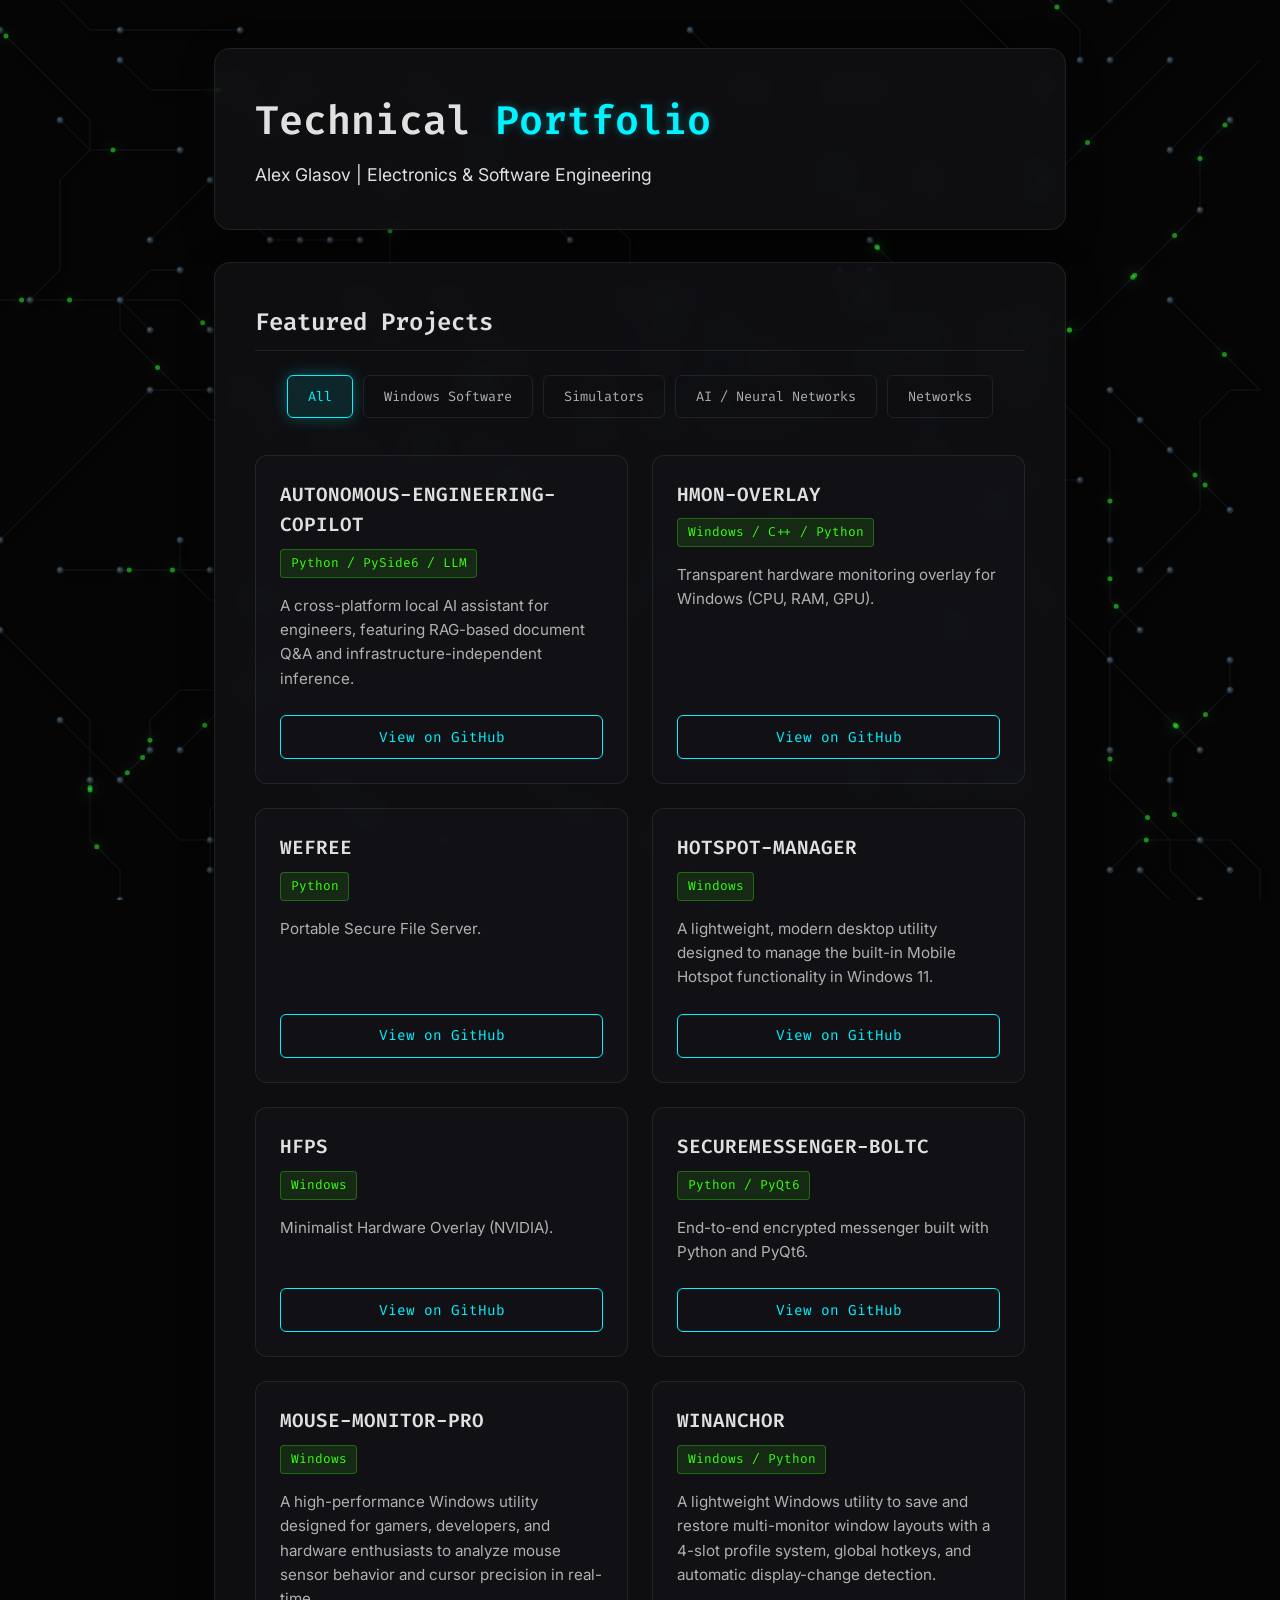
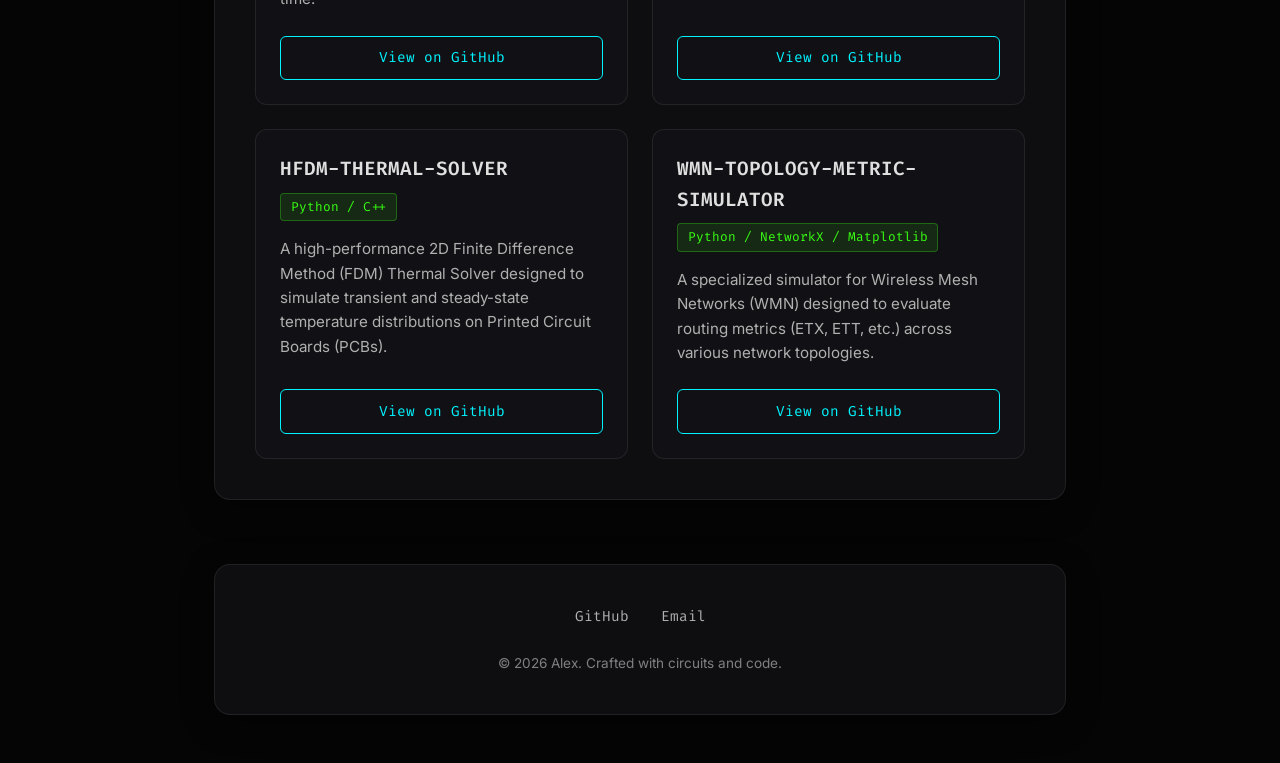
==== commit c2fee13b: "Update index.html" ====
--- a/index.html
+++ b/index.html
@@ -13,7 +13,7 @@
 
     <!-- Open Graph -->
     <meta property="og:title" content="Alex Glasov - Tech Portfolio">
-    <meta property="og:description" content="Electrical & Electronics Engineering & Software Development. Specializing in Python, PCB diagnostics, and industrial automation.">
+    <meta property="og:description" content="Electronics & Software Engineering. Specializing in Python, PCB diagnostics, and industrial automation.">
     <meta property="og:type" content="website">
     <meta property="og:url" content="https://alexg-4w.github.io/">
     <meta property="og:image" content="https://alexg-4w.github.io/og-preview.png">
@@ -21,7 +21,7 @@
     <!-- Twitter Card -->
     <meta name="twitter:card" content="summary_large_image">
     <meta name="twitter:title" content="Alex Glasov - Tech Portfolio">
-    <meta name="twitter:description" content="Electrical & Electronics Engineering & Software Development. Specializing in Python, PCB diagnostics, and industrial automation.">
+    <meta name="twitter:description" content="Electronics & Software Engineering. Specializing in Python, PCB diagnostics, and industrial automation.">
     <meta name="twitter:image" content="https://alexg-4w.github.io/og-preview.png">
 
     <!-- Favicon -->
@@ -38,7 +38,7 @@
             "name": "Alex Glasov",
             "url": "https://alexg-4w.github.io/",
             "sameAs": ["https://github.com/AlexG-4W"],
-            "jobTitle": "Electrical & Electronics Engineer & Software Developer",
+            "jobTitle": "Electronics & Software Engineering",
             "email": "alexgl2work@gmail.com"
         }
     }
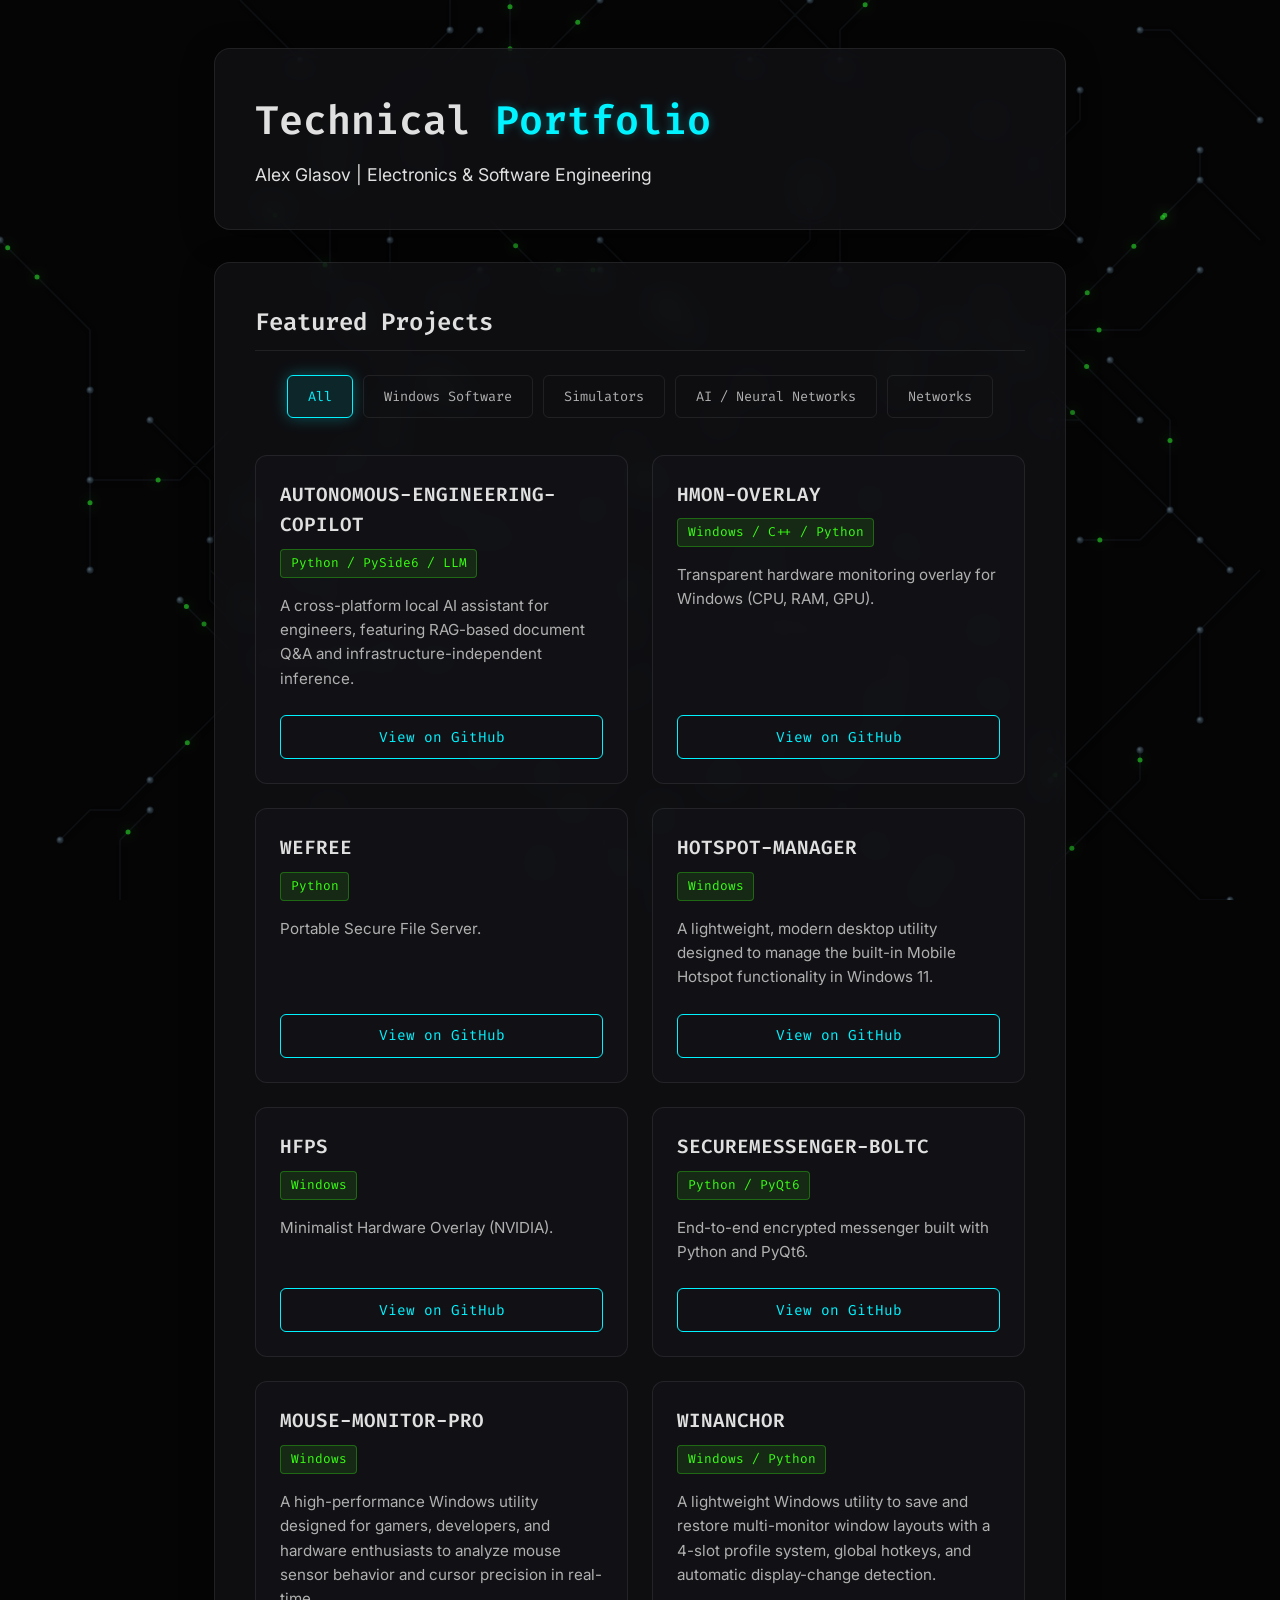
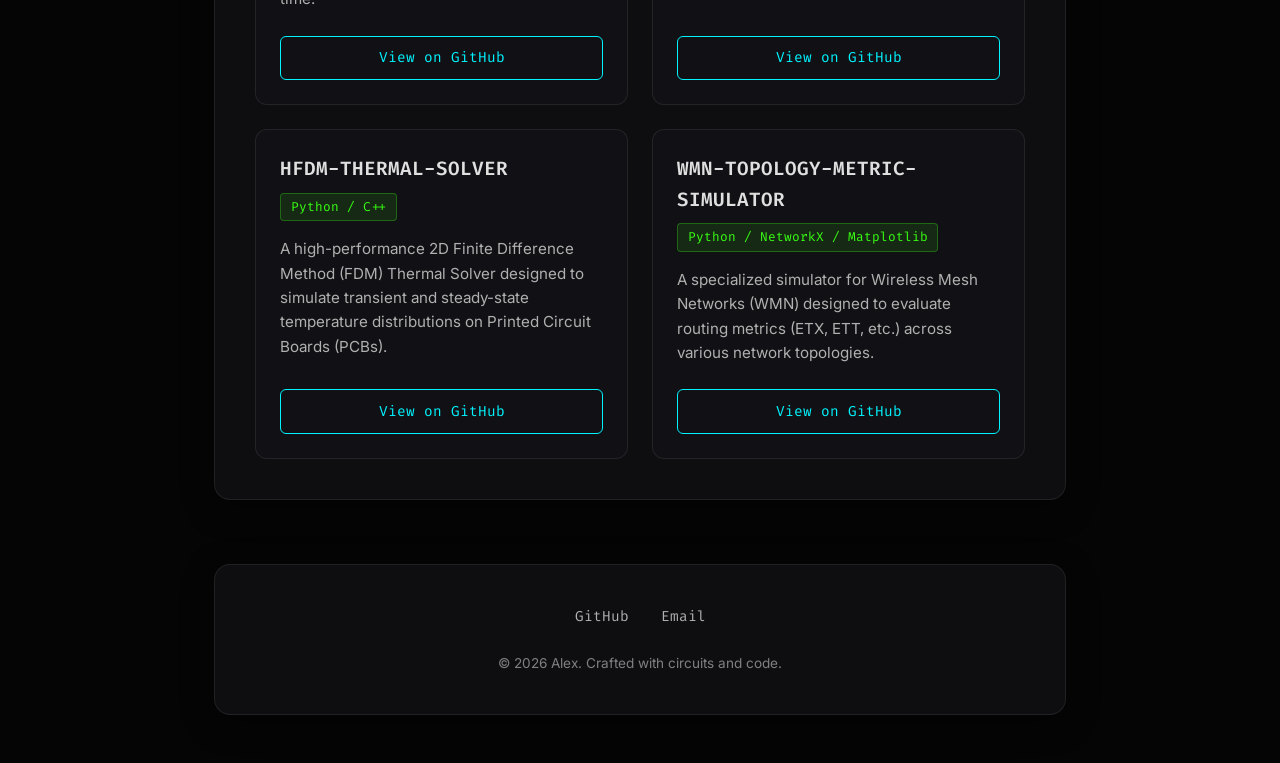
==== commit af03f24c: "Update index.html" ====
--- a/index.html
+++ b/index.html
@@ -2,7 +2,7 @@
 <html lang="en">
 <head>
     <meta charset="UTF-8">
-    <title>Alex Glasov | Electrical & Electronics Engineer & Software Developer</title>
+    <title>Alex Glasov | Electronics & Software Engineering</title>
     <meta name="description" content="Portfolio of Alex Glasov. Bridging hardware and software: Electrical & Electronics Engineering, Python development, PCB diagnostics, and industrial automation. Explore open-source projects like AUTONOMOUS-ENGINEERING-COPILOT, HMON-OVERLAY, and WEFREE.">
     <meta name="keywords" content="Alex Glasov, AlexG-4W, Python Developer, Electrical Engineering, Electronics Engineering, Electronics Technician, PCB diagnostics, industrial automation, hardware monitoring, WEFREE, HMON-OVERLAY, AUTONOMOUS-ENGINEERING-COPILOT, WinAnchor">
     <meta name="author" content="Alex Glasov">
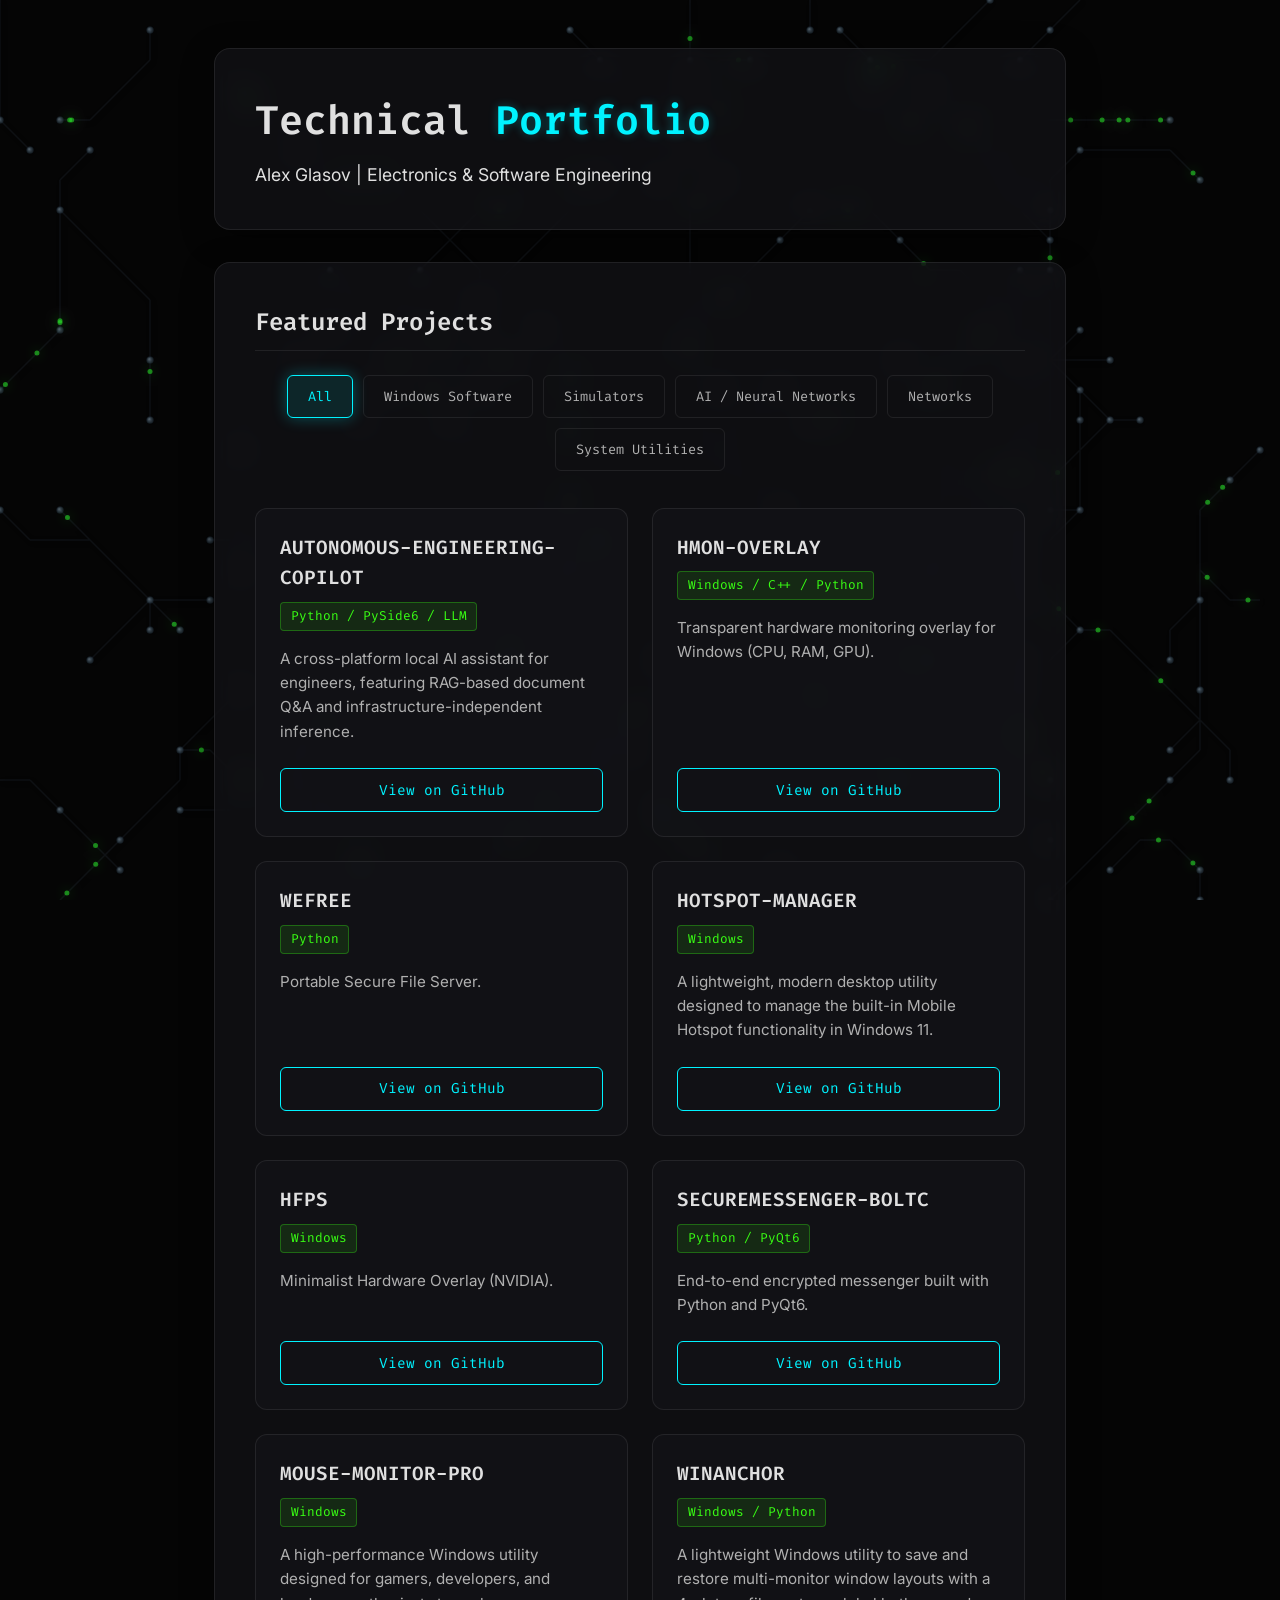
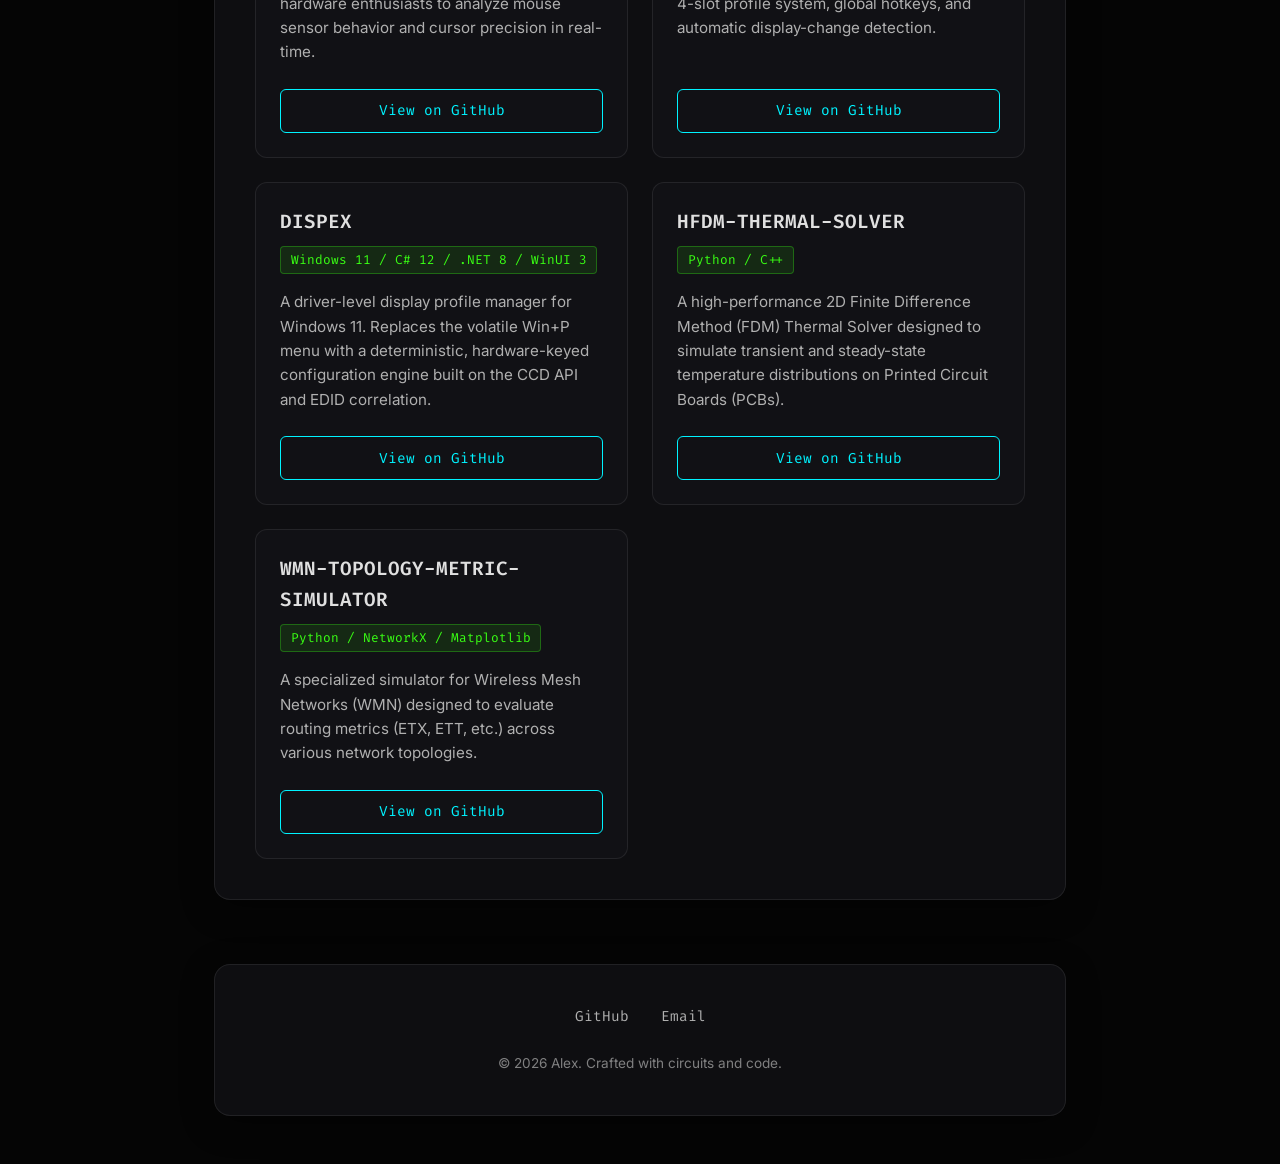
==== commit 26c5b034: "add DispEx Updated filter button in index.html and modified category array in script.js" ====
--- a/index.html
+++ b/index.html
@@ -73,6 +73,7 @@
                 <button class="filter-btn" data-filter="Simulators">Simulators</button>
                 <button class="filter-btn" data-filter="AI / Neural Networks">AI / Neural Networks</button>
                 <button class="filter-btn" data-filter="Networks">Networks</button>
+                <button class="filter-btn" data-filter="System Utilities">System Utilities</button>
             </nav>
 
             <div class="cabinet" id="cabinet" aria-live="polite">
